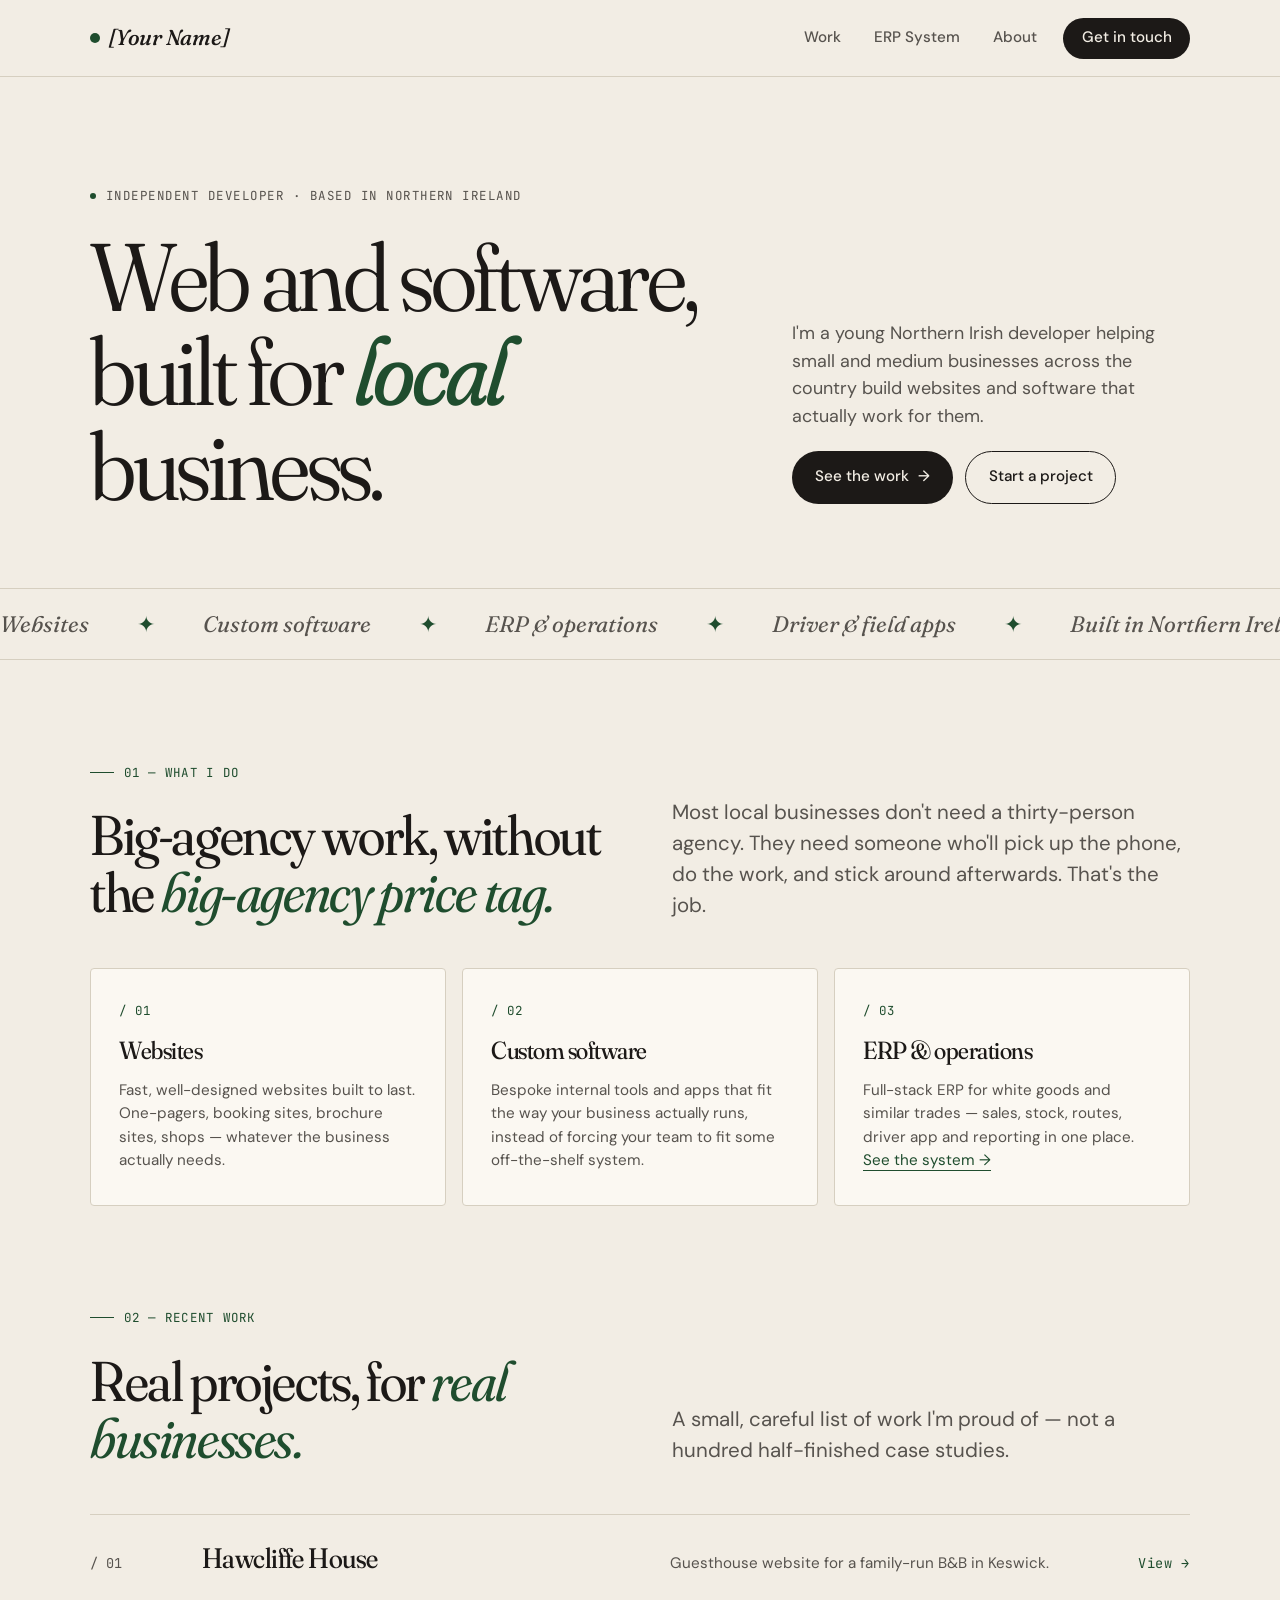
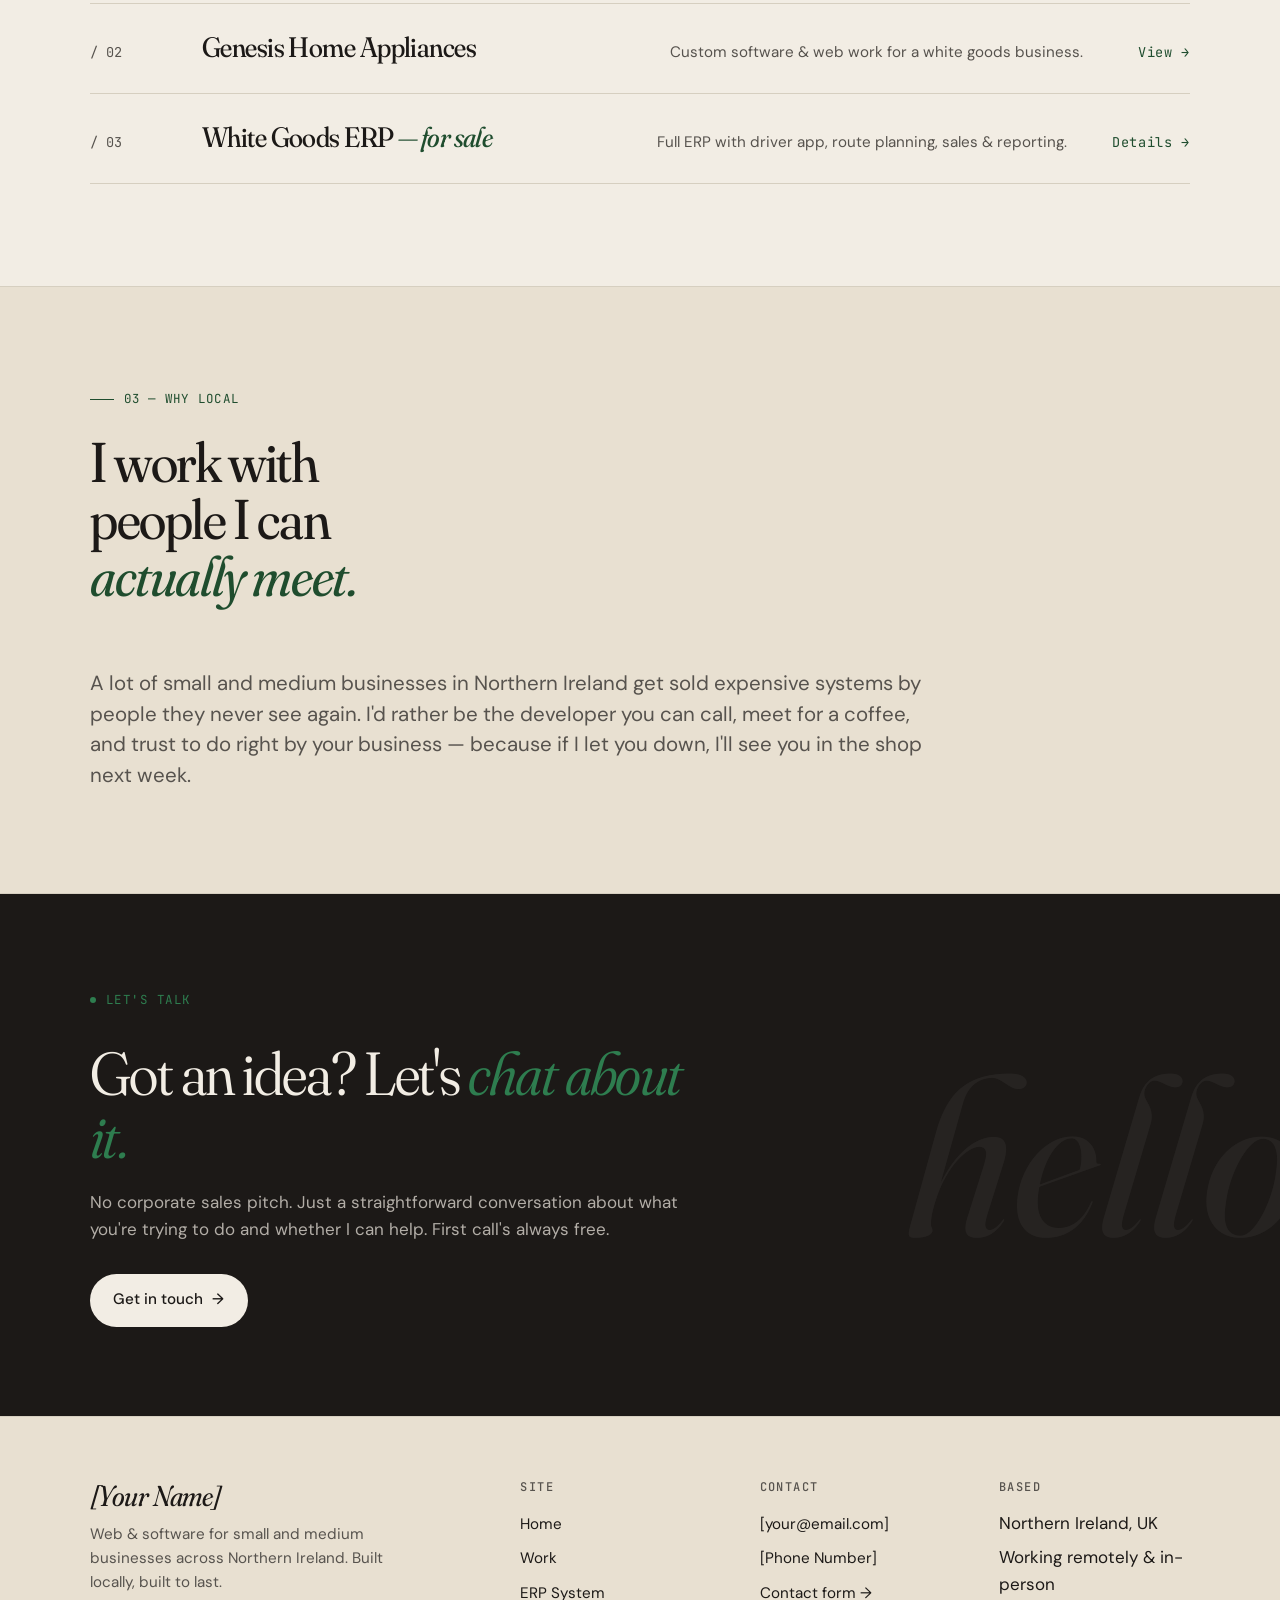
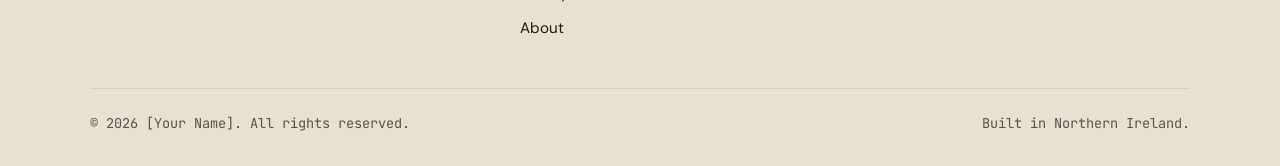
==== index.html @ 2c16790d "Init commit" ====
<!DOCTYPE html>
<html lang="en-GB">
<head>
  <meta charset="UTF-8" />
  <meta name="viewport" content="width=device-width, initial-scale=1.0" />
  <title>[Your Name] — Web &amp; software for local businesses in Northern Ireland</title>
  <meta name="description" content="A young Northern Irish developer building honest, well-made websites and software for small and medium businesses across the country." />
  <link rel="preconnect" href="https://fonts.googleapis.com" />
  <link rel="preconnect" href="https://fonts.gstatic.com" crossorigin />
  <link href="https://fonts.googleapis.com/css2?family=DM+Sans:wght@400;500;700&family=Fraunces:opsz,wght@9..144,300..900&family=JetBrains+Mono:wght@400;500&display=swap" rel="stylesheet" />
  <link rel="stylesheet" href="styles.css" />
</head>
<body>

  <!-- ===== Header ===== -->
  <header class="site-header">
    <div class="nav-inner">
      <a href="index.html" class="logo"><span class="logo-dot"></span> [Your Name]</a>
      <button class="nav-toggle" aria-expanded="false" aria-controls="nav-list">Menu</button>
      <ul class="nav-list" id="nav-list">
        <li><a href="work.html">Work</a></li>
        <li><a href="erp.html">ERP System</a></li>
        <li><a href="about.html">About</a></li>
        <li><a href="contact.html" class="nav-cta">Get in touch</a></li>
      </ul>
    </div>
  </header>

  <main>

    <!-- ===== Hero ===== -->
    <section class="hero">
      <div class="container">
        <p class="kicker"><span class="dot"></span> Independent developer · Based in Northern Ireland</p>
        <div class="hero-grid">
          <h1 class="display-xl" data-reveal>
            Web and software,<br />
            built for <em>local</em> business.
          </h1>
          <div class="hero-meta" data-reveal>
            <p class="hero-lead">
              I'm a young Northern Irish developer helping small and
              medium businesses across the country build websites and
              software that actually work for them.
            </p>
            <div class="cta-row">
              <a href="work.html" class="btn btn-primary">See the work <span class="arrow">→</span></a>
              <a href="contact.html" class="btn btn-ghost">Start a project</a>
            </div>
          </div>
        </div>
      </div>
    </section>

    <!-- ===== Strap marquee ===== -->
    <div class="strap" aria-hidden="true">
      <div class="strap-track">
        <span>Websites</span>
        <span>Custom software</span>
        <span>ERP &amp; operations</span>
        <span>Driver &amp; field apps</span>
        <span>Built in Northern Ireland</span>
        <span>For local business</span>
        <!-- duplicate for seamless loop -->
        <span>Websites</span>
        <span>Custom software</span>
        <span>ERP &amp; operations</span>
        <span>Driver &amp; field apps</span>
        <span>Built in Northern Ireland</span>
        <span>For local business</span>
      </div>
    </div>

    <!-- ===== Intro / pitch ===== -->
    <section class="section">
      <div class="container">
        <div class="services-head">
          <div>
            <p class="section-number">01 — What I do</p>
            <h2 class="display-l" data-reveal>
              Big-agency work, without the <em>big-agency price tag.</em>
            </h2>
          </div>
          <p class="lead lead-wide" data-reveal>
            Most local businesses don't need a thirty-person agency.
            They need someone who'll pick up the phone, do the work,
            and stick around afterwards. That's the job.
          </p>
        </div>

        <div class="services-grid">
          <div class="service-card" data-reveal>
            <span class="num">/ 01</span>
            <h3>Websites</h3>
            <p>
              Fast, well-designed websites built to last. One-pagers,
              booking sites, brochure sites, shops — whatever the
              business actually needs.
            </p>
          </div>
          <div class="service-card" data-reveal>
            <span class="num">/ 02</span>
            <h3>Custom software</h3>
            <p>
              Bespoke internal tools and apps that fit the way your
              business actually runs, instead of forcing your team to
              fit some off-the-shelf system.
            </p>
          </div>
          <div class="service-card" data-reveal>
            <span class="num">/ 03</span>
            <h3>ERP &amp; operations</h3>
            <p>
              Full-stack ERP for white goods and similar trades — sales,
              stock, routes, driver app and reporting in one place.
              <a href="erp.html" style="color: var(--moss); border-bottom: 1px solid var(--moss);">See the system →</a>
            </p>
          </div>
        </div>
      </div>
    </section>

    <!-- ===== Featured work ===== -->
    <section class="section" style="padding-top: 0;">
      <div class="container">
        <div class="services-head">
          <div>
            <p class="section-number">02 — Recent work</p>
            <h2 class="display-l" data-reveal>
              Real projects, for <em>real businesses.</em>
            </h2>
          </div>
          <p class="lead lead-wide" data-reveal>
            A small, careful list of work I'm proud of — not a hundred
            half-finished case studies.
          </p>
        </div>

        <div class="featured-list" data-reveal>
          <a href="work.html#hawcliffe" class="featured-row">
            <span class="num">/ 01</span>
            <h3>Hawcliffe House</h3>
            <p class="desc">Guesthouse website for a family-run B&amp;B in Keswick.</p>
            <span class="arrow-link">View →</span>
          </a>
          <a href="work.html#genesis" class="featured-row">
            <span class="num">/ 02</span>
            <h3>Genesis Home Appliances</h3>
            <p class="desc">Custom software &amp; web work for a white goods business.</p>
            <span class="arrow-link">View →</span>
          </a>
          <a href="erp.html" class="featured-row">
            <span class="num">/ 03</span>
            <h3>White Goods ERP <em style="font-style:italic; color:var(--moss);">— for sale</em></h3>
            <p class="desc">Full ERP with driver app, route planning, sales &amp; reporting.</p>
            <span class="arrow-link">Details →</span>
          </a>
        </div>
      </div>
    </section>

    <!-- ===== Why local ===== -->
    <section class="section" style="background: var(--cream-deep); border-top: 1px solid var(--line); border-bottom: 1px solid var(--line);">
      <div class="container">
        <div class="services-head" style="margin-bottom: 0; grid-template-columns: 1fr;">
          <div style="max-width: 28ch;">
            <p class="section-number">03 — Why local</p>
            <h2 class="display-l" data-reveal>
              I work with people I can <em>actually meet.</em>
            </h2>
          </div>
          <p class="lead lead-wide" data-reveal style="max-width: 60ch;">
            A lot of small and medium businesses in Northern Ireland get
            sold expensive systems by people they never see again. I'd
            rather be the developer you can call, meet for a coffee, and
            trust to do right by your business — because if I let you
            down, I'll see you in the shop next week.
          </p>
        </div>
      </div>
    </section>

    <!-- ===== Big CTA ===== -->
    <section class="cta-banner">
      <div class="cta-deco" aria-hidden="true">hello.</div>
      <div class="container" style="position: relative; z-index: 1;">
        <p class="kicker" style="color: var(--moss-bright);"><span class="dot" style="background: var(--moss-bright);"></span> Let's talk</p>
        <h2>Got an idea? Let's <em>chat about it.</em></h2>
        <p>
          No corporate sales pitch. Just a straightforward conversation
          about what you're trying to do and whether I can help. First
          call's always free.
        </p>
        <a href="contact.html" class="btn btn-primary">Get in touch <span class="arrow">→</span></a>
      </div>
    </section>

  </main>

  <!-- ===== Footer ===== -->
  <footer>
    <div class="container">
      <div class="footer-grid">
        <div class="footer-brand">
          <h3>[Your Name]</h3>
          <p>
            Web &amp; software for small and medium businesses across
            Northern Ireland. Built locally, built to last.
          </p>
        </div>
        <div class="footer-col">
          <h4>Site</h4>
          <ul>
            <li><a href="index.html">Home</a></li>
            <li><a href="work.html">Work</a></li>
            <li><a href="erp.html">ERP System</a></li>
            <li><a href="about.html">About</a></li>
          </ul>
        </div>
        <div class="footer-col">
          <h4>Contact</h4>
          <ul>
            <li><a href="mailto:[your@email.com]">[your@email.com]</a></li>
            <li><a href="tel:+44">[Phone Number]</a></li>
            <li><a href="contact.html">Contact form →</a></li>
          </ul>
        </div>
        <div class="footer-col">
          <h4>Based</h4>
          <ul>
            <li>Northern Ireland, UK</li>
            <li>Working remotely &amp; in-person</li>
          </ul>
        </div>
      </div>
      <div class="footer-bottom">
        <span>© <span data-year></span> [Your Name]. All rights reserved.</span>
        <span>Built in Northern Ireland.</span>
      </div>
    </div>
  </footer>

  <script src="script.js"></script>
</body>
</html>
---- styles.css ----
/* =========================================================
   [Business Name] — Editorial site stylesheet
   Voice: young, local, honest. Editorial, not corporate.
   ========================================================= */

:root {
  /* Colour */
  --cream: #F2EDE4;
  --cream-deep: #E8E0D1;
  --paper: #FBF8F2;
  --ink: #1C1917;
  --ink-muted: #57534E;
  --line: #D6CFC0;
  --moss: #1F4D2E;          /* primary accent — deep green */
  --moss-bright: #2E7D4F;
  --rust: #B45309;          /* secondary highlight */
  --cream-shadow: rgba(28, 25, 23, 0.06);

  /* Type */
  --display: "Fraunces", "Times New Roman", serif;
  --body: "DM Sans", system-ui, -apple-system, sans-serif;
  --mono: "JetBrains Mono", ui-monospace, "Courier New", monospace;

  /* Layout */
  --container: 1180px;
  --gutter: clamp(1.25rem, 4vw, 2.5rem);
  --radius: 4px;
}

* { box-sizing: border-box; margin: 0; padding: 0; }

html { scroll-behavior: smooth; }

body {
  font-family: var(--body);
  font-size: 17px;
  line-height: 1.55;
  color: var(--ink);
  background: var(--cream);
  -webkit-font-smoothing: antialiased;
  -moz-osx-font-smoothing: grayscale;
  overflow-x: hidden;
}

img { max-width: 100%; display: block; }

a { color: inherit; text-decoration: none; }

::selection { background: var(--moss); color: var(--cream); }

/* =========================================================
   Header / Nav
   ========================================================= */

.site-header {
  border-bottom: 1px solid var(--line);
  position: sticky;
  top: 0;
  background: rgba(242, 237, 228, 0.92);
  backdrop-filter: blur(8px);
  -webkit-backdrop-filter: blur(8px);
  z-index: 100;
}

.nav-inner {
  max-width: var(--container);
  margin: 0 auto;
  padding: 1.1rem var(--gutter);
  display: flex;
  align-items: center;
  justify-content: space-between;
  gap: 1.5rem;
}

.logo {
  font-family: var(--display);
  font-weight: 500;
  font-size: 1.35rem;
  font-style: italic;
  letter-spacing: -0.01em;
  display: flex;
  align-items: center;
  gap: 0.5rem;
}

.logo-dot {
  width: 10px;
  height: 10px;
  background: var(--moss);
  border-radius: 50%;
  display: inline-block;
}

.nav-list {
  list-style: none;
  display: flex;
  align-items: center;
  gap: 0.25rem;
}

.nav-list a {
  display: block;
  padding: 0.5rem 0.9rem;
  font-size: 0.95rem;
  font-weight: 500;
  color: var(--ink-muted);
  transition: color 0.2s;
  position: relative;
}

.nav-list a:hover { color: var(--ink); }

.nav-list a.active {
  color: var(--ink);
}

.nav-list a.active::after {
  content: "";
  position: absolute;
  bottom: 0.15rem;
  left: 0.9rem;
  right: 0.9rem;
  height: 2px;
  background: var(--moss);
}

.nav-cta {
  background: var(--ink);
  color: var(--cream) !important;
  border-radius: 999px;
  padding: 0.55rem 1.15rem !important;
  margin-left: 0.5rem;
}

.nav-cta:hover { background: var(--moss); }

.nav-toggle {
  display: none;
  background: none;
  border: 1px solid var(--line);
  border-radius: 4px;
  padding: 0.45rem 0.7rem;
  font-family: var(--body);
  font-size: 0.85rem;
  font-weight: 500;
  cursor: pointer;
  color: var(--ink);
}

@media (max-width: 720px) {
  .nav-list { display: none; }
  .nav-list.open {
    display: flex;
    position: absolute;
    top: 100%;
    left: 0; right: 0;
    flex-direction: column;
    align-items: stretch;
    background: var(--cream);
    border-bottom: 1px solid var(--line);
    padding: 0.5rem var(--gutter) 1rem;
    gap: 0;
  }
  .nav-list.open a {
    padding: 0.75rem 0;
    border-bottom: 1px solid var(--line);
  }
  .nav-list.open .nav-cta {
    margin-top: 0.5rem;
    margin-left: 0;
    text-align: center;
  }
  .nav-toggle { display: inline-block; }
}

/* =========================================================
   Layout primitives
   ========================================================= */

.container {
  max-width: var(--container);
  margin: 0 auto;
  padding: 0 var(--gutter);
}

.section {
  padding: clamp(4rem, 8vw, 7rem) 0;
}

.section-tight {
  padding: clamp(2.5rem, 5vw, 4rem) 0;
}

.section-number {
  font-family: var(--mono);
  font-size: 0.78rem;
  letter-spacing: 0.1em;
  text-transform: uppercase;
  color: var(--moss);
  display: flex;
  align-items: center;
  gap: 0.6rem;
  margin-bottom: 1.5rem;
}

.section-number::before {
  content: "";
  width: 24px;
  height: 1px;
  background: var(--moss);
}

/* =========================================================
   Typography
   ========================================================= */

h1, h2, h3, h4 {
  font-family: var(--display);
  font-weight: 400;
  line-height: 1.05;
  letter-spacing: -0.02em;
  color: var(--ink);
  font-variation-settings: "opsz" 144, "SOFT" 50;
}

.display-xl {
  font-size: clamp(2.75rem, 7.5vw, 6rem);
  font-weight: 350;
  line-height: 0.98;
  letter-spacing: -0.035em;
}

.display-xl em {
  font-style: italic;
  font-weight: 400;
  color: var(--moss);
  font-variation-settings: "opsz" 144, "SOFT" 100;
}

.display-l {
  font-size: clamp(2rem, 4.5vw, 3.5rem);
  font-weight: 400;
  line-height: 1.02;
  letter-spacing: -0.025em;
}

.display-l em {
  font-style: italic;
  color: var(--moss);
}

.display-m {
  font-size: clamp(1.5rem, 2.5vw, 2.1rem);
  font-weight: 450;
}

.kicker {
  font-family: var(--mono);
  font-size: 0.78rem;
  letter-spacing: 0.12em;
  text-transform: uppercase;
  color: var(--ink-muted);
  margin-bottom: 1.5rem;
  display: inline-flex;
  align-items: center;
  gap: 0.6rem;
}

.kicker .dot {
  width: 6px; height: 6px;
  background: var(--moss);
  border-radius: 50%;
  display: inline-block;
}

.lead {
  font-size: clamp(1.1rem, 1.6vw, 1.3rem);
  line-height: 1.5;
  color: var(--ink-muted);
  max-width: 38ch;
}

.lead-wide { max-width: 60ch; }

p { color: var(--ink-muted); }
p strong { color: var(--ink); font-weight: 600; }

/* =========================================================
   Buttons
   ========================================================= */

.btn {
  display: inline-flex;
  align-items: center;
  gap: 0.55rem;
  padding: 0.85rem 1.4rem;
  font-family: var(--body);
  font-size: 0.95rem;
  font-weight: 500;
  border-radius: 999px;
  border: 1px solid transparent;
  cursor: pointer;
  transition: transform 0.18s ease, background 0.2s, color 0.2s;
  white-space: nowrap;
}

.btn:hover { transform: translateY(-1px); }

.btn-primary {
  background: var(--ink);
  color: var(--cream);
}
.btn-primary:hover { background: var(--moss); }

.btn-accent {
  background: var(--moss);
  color: var(--cream);
}
.btn-accent:hover { background: var(--moss-bright); }

.btn-ghost {
  background: transparent;
  color: var(--ink);
  border-color: var(--ink);
}
.btn-ghost:hover { background: var(--ink); color: var(--cream); }

.btn .arrow {
  transition: transform 0.2s;
}
.btn:hover .arrow { transform: translateX(3px); }

.cta-row {
  display: flex;
  gap: 0.75rem;
  flex-wrap: wrap;
}

/* =========================================================
   Hero (home)
   ========================================================= */

.hero {
  padding: clamp(3.5rem, 8vw, 7rem) 0 clamp(3rem, 6vw, 5rem);
  position: relative;
}

.hero-grid {
  display: grid;
  grid-template-columns: 1fr;
  gap: 2.5rem;
  align-items: end;
}

@media (min-width: 880px) {
  .hero-grid {
    grid-template-columns: minmax(0, 1.6fr) minmax(0, 1fr);
    gap: 4rem;
  }
}

.hero-lead {
  max-width: 32ch;
  margin-top: 2rem;
  font-size: clamp(1.05rem, 1.4vw, 1.2rem);
}

.hero-meta {
  display: flex;
  flex-direction: column;
  gap: 1.25rem;
  padding-bottom: 0.5rem;
}

.meta-card {
  border-top: 1px solid var(--line);
  padding-top: 1rem;
}

.meta-card .label {
  font-family: var(--mono);
  font-size: 0.72rem;
  letter-spacing: 0.12em;
  text-transform: uppercase;
  color: var(--ink-muted);
  margin-bottom: 0.4rem;
}

.meta-card .value {
  font-family: var(--display);
  font-size: 1.25rem;
  font-style: italic;
  color: var(--ink);
}

/* Marquee / strap */
.strap {
  border-top: 1px solid var(--line);
  border-bottom: 1px solid var(--line);
  padding: 1.1rem 0;
  overflow: hidden;
  background: var(--cream);
}

.strap-track {
  display: flex;
  gap: 3rem;
  white-space: nowrap;
  animation: scroll 38s linear infinite;
  font-family: var(--display);
  font-style: italic;
  font-size: 1.4rem;
  color: var(--ink-muted);
}

.strap-track span { display: inline-flex; align-items: center; gap: 3rem; }
.strap-track span::after {
  content: "✦";
  color: var(--moss);
  font-style: normal;
}

@keyframes scroll {
  from { transform: translateX(0); }
  to { transform: translateX(-50%); }
}

/* =========================================================
   Services grid
   ========================================================= */

.services-head {
  display: grid;
  grid-template-columns: 1fr;
  gap: 2rem;
  align-items: end;
  margin-bottom: 3rem;
}

@media (min-width: 880px) {
  .services-head { grid-template-columns: 1fr 1fr; gap: 4rem; }
}

.services-grid {
  display: grid;
  grid-template-columns: 1fr;
  gap: 1rem;
}

@media (min-width: 700px) {
  .services-grid { grid-template-columns: repeat(3, 1fr); }
}

.service-card {
  background: var(--paper);
  border: 1px solid var(--line);
  border-radius: var(--radius);
  padding: 2rem 1.75rem;
  display: flex;
  flex-direction: column;
  gap: 1rem;
  transition: transform 0.2s, border-color 0.2s;
}

.service-card:hover {
  transform: translateY(-3px);
  border-color: var(--moss);
}

.service-card .num {
  font-family: var(--mono);
  font-size: 0.78rem;
  color: var(--moss);
  letter-spacing: 0.08em;
}

.service-card h3 {
  font-family: var(--display);
  font-size: 1.55rem;
  font-weight: 450;
}

.service-card p {
  color: var(--ink-muted);
  font-size: 0.95rem;
  line-height: 1.55;
}

/* =========================================================
   Featured work
   ========================================================= */

.featured-list {
  display: flex;
  flex-direction: column;
}

.featured-row {
  display: grid;
  grid-template-columns: 1fr;
  gap: 0.5rem;
  padding: 2rem 0;
  border-top: 1px solid var(--line);
  position: relative;
  transition: padding 0.25s;
  align-items: baseline;
}

.featured-row:last-child {
  border-bottom: 1px solid var(--line);
}

@media (min-width: 720px) {
  .featured-row {
    grid-template-columns: 80px 1fr 1fr auto;
    gap: 2rem;
    padding: 1.75rem 0;
  }
  .featured-row:hover { padding: 2.25rem 0; }
}

.featured-row .num {
  font-family: var(--mono);
  font-size: 0.85rem;
  color: var(--ink-muted);
}

.featured-row h3 {
  font-family: var(--display);
  font-size: clamp(1.4rem, 2.2vw, 1.85rem);
  font-weight: 450;
  transition: color 0.2s, font-style 0.2s;
}

.featured-row:hover h3 {
  color: var(--moss);
  font-style: italic;
}

.featured-row .desc {
  font-size: 0.95rem;
  color: var(--ink-muted);
}

.featured-row .arrow-link {
  font-family: var(--mono);
  font-size: 0.85rem;
  color: var(--moss);
  letter-spacing: 0.05em;
}

/* =========================================================
   Big CTA banner
   ========================================================= */

.cta-banner {
  background: var(--ink);
  color: var(--cream);
  padding: clamp(3.5rem, 7vw, 6rem) 0;
  position: relative;
  overflow: hidden;
}

.cta-banner h2 {
  color: var(--cream);
  font-size: clamp(2rem, 5vw, 3.8rem);
  font-weight: 350;
  letter-spacing: -0.025em;
  max-width: 18ch;
  margin-bottom: 1.25rem;
}

.cta-banner h2 em {
  font-style: italic;
  color: var(--moss-bright);
}

.cta-banner p {
  color: rgba(242, 237, 228, 0.7);
  max-width: 50ch;
  margin-bottom: 2rem;
}

.cta-banner .btn-primary {
  background: var(--cream);
  color: var(--ink);
}
.cta-banner .btn-primary:hover { background: var(--moss-bright); color: var(--cream); }

/* Decorative element */
.cta-deco {
  position: absolute;
  right: -60px;
  top: 50%;
  transform: translateY(-50%);
  font-family: var(--display);
  font-style: italic;
  font-size: 14rem;
  color: rgba(242, 237, 228, 0.05);
  line-height: 1;
  pointer-events: none;
  user-select: none;
}

/* =========================================================
   Footer
   ========================================================= */

footer {
  background: var(--cream-deep);
  padding: 4rem 0 2rem;
  border-top: 1px solid var(--line);
}

.footer-grid {
  display: grid;
  grid-template-columns: 1fr;
  gap: 2.5rem;
}

@media (min-width: 720px) {
  .footer-grid { grid-template-columns: 2fr 1fr 1fr 1fr; gap: 3rem; }
}

.footer-brand h3 {
  font-family: var(--display);
  font-style: italic;
  font-size: 1.8rem;
  font-weight: 400;
  margin-bottom: 0.75rem;
}

.footer-brand p {
  max-width: 32ch;
  font-size: 0.95rem;
}

.footer-col h4 {
  font-family: var(--mono);
  font-size: 0.75rem;
  letter-spacing: 0.12em;
  text-transform: uppercase;
  color: var(--ink-muted);
  margin-bottom: 1rem;
  font-weight: 500;
}

.footer-col ul {
  list-style: none;
  display: flex;
  flex-direction: column;
  gap: 0.5rem;
}

.footer-col a {
  font-size: 0.95rem;
  color: var(--ink);
  transition: color 0.2s;
}

.footer-col a:hover { color: var(--moss); }

.footer-bottom {
  margin-top: 3rem;
  padding-top: 1.5rem;
  border-top: 1px solid var(--line);
  display: flex;
  justify-content: space-between;
  flex-wrap: wrap;
  gap: 1rem;
  font-size: 0.85rem;
  color: var(--ink-muted);
  font-family: var(--mono);
}

/* =========================================================
   Page hero (interior pages)
   ========================================================= */

.page-hero {
  padding: clamp(3rem, 6vw, 5.5rem) 0 clamp(2.5rem, 4vw, 4rem);
  border-bottom: 1px solid var(--line);
}

.page-hero h1 {
  font-size: clamp(2.5rem, 6vw, 5rem);
  font-weight: 350;
  line-height: 1;
  letter-spacing: -0.03em;
  margin-bottom: 1.5rem;
  max-width: 18ch;
}

.page-hero h1 em {
  font-style: italic;
  color: var(--moss);
}

.page-hero .lead-wide {
  max-width: 56ch;
  font-size: clamp(1.05rem, 1.4vw, 1.25rem);
}

/* =========================================================
   About page
   ========================================================= */

.about-grid {
  display: grid;
  grid-template-columns: 1fr;
  gap: 3rem;
}

@media (min-width: 880px) {
  .about-grid { grid-template-columns: 1fr 1.5fr; gap: 5rem; }
}

.about-side .pull {
  position: sticky;
  top: 6rem;
}

.about-side .pull-quote {
  font-family: var(--display);
  font-style: italic;
  font-size: clamp(1.4rem, 2vw, 1.85rem);
  line-height: 1.25;
  color: var(--ink);
  margin-bottom: 1.5rem;
}

.about-side .pull-quote::before {
  content: "“";
  color: var(--moss);
  font-size: 1.5em;
  line-height: 0;
  vertical-align: -0.3em;
  margin-right: 0.1em;
}

.prose {
  max-width: 62ch;
  font-size: 1.05rem;
  line-height: 1.7;
}

.prose p { margin-bottom: 1.25rem; }
.prose h3 {
  font-family: var(--display);
  font-size: 1.45rem;
  font-weight: 450;
  margin: 2.5rem 0 0.75rem;
  color: var(--ink);
}

.prose ul {
  list-style: none;
  margin: 1rem 0 1.5rem;
  padding: 0;
}

.prose ul li {
  padding: 0.5rem 0 0.5rem 1.5rem;
  position: relative;
  color: var(--ink);
  border-bottom: 1px solid var(--line);
}

.prose ul li:last-child { border-bottom: none; }

.prose ul li::before {
  content: "→";
  position: absolute;
  left: 0;
  color: var(--moss);
}

/* Stats / numbers */
.stats {
  display: grid;
  grid-template-columns: repeat(auto-fit, minmax(160px, 1fr));
  gap: 1rem;
  margin: 3rem 0;
  padding: 2rem 0;
  border-top: 1px solid var(--line);
  border-bottom: 1px solid var(--line);
}

.stat .n {
  font-family: var(--display);
  font-size: clamp(2.5rem, 5vw, 3.5rem);
  font-weight: 350;
  line-height: 1;
  color: var(--moss);
  font-style: italic;
}

.stat .l {
  font-family: var(--mono);
  font-size: 0.75rem;
  text-transform: uppercase;
  letter-spacing: 0.1em;
  color: var(--ink-muted);
  margin-top: 0.5rem;
}

/* =========================================================
   Work page — case studies
   ========================================================= */

.case {
  padding: clamp(3rem, 6vw, 5rem) 0;
  border-bottom: 1px solid var(--line);
}

.case:last-child { border-bottom: none; }

.case-head {
  display: grid;
  grid-template-columns: 1fr;
  gap: 2rem;
  margin-bottom: 2.5rem;
}

@media (min-width: 880px) {
  .case-head { grid-template-columns: 1fr 1fr; gap: 4rem; align-items: end; }
}

.case-meta {
  display: flex;
  flex-direction: column;
  gap: 0.75rem;
}

.case-meta .tag {
  font-family: var(--mono);
  font-size: 0.75rem;
  letter-spacing: 0.1em;
  text-transform: uppercase;
  color: var(--moss);
}

.case h2 {
  font-size: clamp(2.25rem, 4.5vw, 3.5rem);
  font-weight: 400;
  letter-spacing: -0.025em;
  line-height: 1;
}

.case h2 em {
  font-style: italic;
  color: var(--moss);
}

.case-visual {
  background: linear-gradient(135deg, var(--paper), var(--cream-deep));
  border: 1px solid var(--line);
  border-radius: var(--radius);
  aspect-ratio: 16 / 10;
  display: flex;
  align-items: center;
  justify-content: center;
  position: relative;
  overflow: hidden;
  margin-bottom: 2rem;
}

.case-visual .visual-label {
  font-family: var(--display);
  font-style: italic;
  font-size: clamp(2rem, 5vw, 4rem);
  color: var(--ink);
  opacity: 0.15;
  text-align: center;
  padding: 0 2rem;
}

.case-visual.moss {
  background: var(--moss);
  color: var(--cream);
}
.case-visual.moss .visual-label { color: var(--cream); opacity: 0.2; }

.case-body {
  display: grid;
  grid-template-columns: 1fr;
  gap: 2.5rem;
}

@media (min-width: 880px) {
  .case-body { grid-template-columns: 1fr 2fr; gap: 4rem; }
}

.case-facts {
  display: flex;
  flex-direction: column;
  gap: 1.25rem;
  font-size: 0.95rem;
}

.case-facts dt {
  font-family: var(--mono);
  font-size: 0.72rem;
  text-transform: uppercase;
  letter-spacing: 0.12em;
  color: var(--ink-muted);
  margin-bottom: 0.25rem;
}

.case-facts dd {
  color: var(--ink);
  font-size: 1rem;
  padding-bottom: 1rem;
  border-bottom: 1px solid var(--line);
}

.case-text p {
  font-size: 1.05rem;
  line-height: 1.7;
  color: var(--ink);
  margin-bottom: 1.25rem;
  max-width: 60ch;
}

.case-text p:first-child::first-letter {
  font-family: var(--display);
  font-style: italic;
  font-size: 3.5em;
  float: left;
  line-height: 0.85;
  padding: 0.1em 0.1em 0 0;
  color: var(--moss);
}

/* =========================================================
   ERP page
   ========================================================= */

.erp-hero {
  background: var(--ink);
  color: var(--cream);
  padding: clamp(4rem, 8vw, 7rem) 0 clamp(3rem, 6vw, 5rem);
  position: relative;
  overflow: hidden;
}

.erp-hero .kicker {
  color: var(--moss-bright);
}
.erp-hero .kicker .dot { background: var(--moss-bright); }

.erp-hero h1 {
  font-size: clamp(2.5rem, 6.5vw, 5.5rem);
  font-weight: 350;
  line-height: 0.98;
  letter-spacing: -0.03em;
  color: var(--cream);
  max-width: 14ch;
  margin-bottom: 1.5rem;
}

.erp-hero h1 em {
  font-style: italic;
  color: var(--moss-bright);
}

.erp-hero .lead {
  color: rgba(242, 237, 228, 0.75);
  font-size: clamp(1.1rem, 1.5vw, 1.3rem);
  max-width: 52ch;
  margin-bottom: 2.5rem;
}

.erp-hero .btn-primary {
  background: var(--cream);
  color: var(--ink);
}
.erp-hero .btn-primary:hover { background: var(--moss-bright); color: var(--cream); }

.erp-hero .btn-ghost {
  color: var(--cream);
  border-color: rgba(242, 237, 228, 0.4);
}
.erp-hero .btn-ghost:hover { background: var(--cream); color: var(--ink); }

/* Comparison strap */
.compare-strap {
  background: var(--moss);
  color: var(--cream);
  padding: 2rem 0;
  text-align: center;
}

.compare-strap p {
  font-family: var(--display);
  font-style: italic;
  font-size: clamp(1.25rem, 2.5vw, 1.8rem);
  color: var(--cream);
  max-width: 40ch;
  margin: 0 auto;
}

/* Feature blocks */
.feature-grid {
  display: grid;
  grid-template-columns: 1fr;
  gap: 1rem;
}

@media (min-width: 720px) {
  .feature-grid { grid-template-columns: repeat(2, 1fr); }
}

.feature {
  background: var(--paper);
  border: 1px solid var(--line);
  border-radius: var(--radius);
  padding: 2rem;
  display: flex;
  flex-direction: column;
  gap: 1rem;
  position: relative;
  transition: border-color 0.2s, transform 0.2s;
}

.feature:hover {
  border-color: var(--moss);
  transform: translateY(-3px);
}

.feature .icon {
  width: 44px;
  height: 44px;
  border-radius: 50%;
  background: var(--moss);
  color: var(--cream);
  display: flex;
  align-items: center;
  justify-content: center;
  font-family: var(--display);
  font-style: italic;
  font-size: 1.2rem;
}

.feature h3 {
  font-family: var(--display);
  font-size: 1.5rem;
  font-weight: 450;
}

.feature p {
  font-size: 0.95rem;
  line-height: 1.55;
}

.feature ul {
  list-style: none;
  margin-top: 0.5rem;
  padding: 0;
  font-size: 0.9rem;
}

.feature ul li {
  padding: 0.3rem 0;
  color: var(--ink-muted);
}

.feature ul li::before {
  content: "·";
  color: var(--moss);
  margin-right: 0.6rem;
  font-weight: 700;
}

/* ERP module list */
.module-list {
  display: grid;
  grid-template-columns: 1fr;
}

.module {
  display: grid;
  grid-template-columns: 1fr;
  gap: 1.5rem;
  padding: 2.5rem 0;
  border-top: 1px solid var(--line);
  align-items: start;
}

.module:last-child { border-bottom: 1px solid var(--line); }

@media (min-width: 880px) {
  .module {
    grid-template-columns: 110px 1fr 1.5fr;
    gap: 3rem;
  }
}

.module .m-num {
  font-family: var(--mono);
  font-size: 0.8rem;
  letter-spacing: 0.1em;
  color: var(--moss);
}

.module h3 {
  font-family: var(--display);
  font-size: clamp(1.4rem, 2.2vw, 1.85rem);
  font-weight: 450;
}

.module .m-body p {
  color: var(--ink);
  font-size: 1rem;
  line-height: 1.65;
  margin-bottom: 0.75rem;
}

.module .m-tags {
  display: flex;
  flex-wrap: wrap;
  gap: 0.4rem;
  margin-top: 1rem;
}

.module .m-tags span {
  font-family: var(--mono);
  font-size: 0.7rem;
  text-transform: uppercase;
  letter-spacing: 0.08em;
  color: var(--moss);
  background: rgba(31, 77, 46, 0.08);
  padding: 0.3rem 0.6rem;
  border-radius: 999px;
}

/* =========================================================
   Contact page
   ========================================================= */

.contact-grid {
  display: grid;
  grid-template-columns: 1fr;
  gap: 3rem;
}

@media (min-width: 880px) {
  .contact-grid { grid-template-columns: 1fr 1fr; gap: 5rem; }
}

.contact-block {
  margin-bottom: 2rem;
}

.contact-block .lbl {
  font-family: var(--mono);
  font-size: 0.72rem;
  letter-spacing: 0.12em;
  text-transform: uppercase;
  color: var(--ink-muted);
  margin-bottom: 0.5rem;
}

.contact-block .val {
  font-family: var(--display);
  font-size: clamp(1.4rem, 2vw, 1.8rem);
  font-weight: 400;
  color: var(--ink);
}

.contact-block .val a {
  border-bottom: 1px solid var(--moss);
  transition: color 0.2s;
}

.contact-block .val a:hover { color: var(--moss); }

/* Form */
.form {
  display: flex;
  flex-direction: column;
  gap: 1.25rem;
  background: var(--paper);
  border: 1px solid var(--line);
  border-radius: var(--radius);
  padding: 2.5rem;
}

.field {
  display: flex;
  flex-direction: column;
  gap: 0.45rem;
}

.field label {
  font-family: var(--mono);
  font-size: 0.72rem;
  letter-spacing: 0.12em;
  text-transform: uppercase;
  color: var(--ink-muted);
}

.field input,
.field textarea,
.field select {
  font-family: var(--body);
  font-size: 1rem;
  padding: 0.85rem 1rem;
  background: var(--cream);
  border: 1px solid var(--line);
  border-radius: var(--radius);
  color: var(--ink);
  transition: border-color 0.2s;
  width: 100%;
}

.field input:focus,
.field textarea:focus,
.field select:focus {
  outline: none;
  border-color: var(--moss);
}

.field textarea {
  resize: vertical;
  min-height: 120px;
  font-family: var(--body);
}

.form .btn {
  align-self: flex-start;
  margin-top: 0.5rem;
}

.form-note {
  font-size: 0.85rem;
  color: var(--ink-muted);
  font-family: var(--mono);
  margin-top: 0.5rem;
}

/* =========================================================
   FAQ accordion (used on ERP page)
   ========================================================= */

.faq {
  border-top: 1px solid var(--line);
}

.faq details {
  border-bottom: 1px solid var(--line);
  padding: 1.5rem 0;
}

.faq summary {
  list-style: none;
  cursor: pointer;
  display: flex;
  align-items: baseline;
  justify-content: space-between;
  gap: 1rem;
  font-family: var(--display);
  font-size: clamp(1.15rem, 1.7vw, 1.4rem);
  font-weight: 450;
  color: var(--ink);
}

.faq summary::-webkit-details-marker { display: none; }

.faq summary::after {
  content: "+";
  color: var(--moss);
  font-family: var(--display);
  font-style: italic;
  font-size: 1.5rem;
  flex-shrink: 0;
  transition: transform 0.2s;
}

.faq details[open] summary::after {
  content: "−";
}

.faq details p {
  margin-top: 1rem;
  max-width: 70ch;
  font-size: 1rem;
  line-height: 1.6;
}

/* =========================================================
   Reveal animation
   ========================================================= */

[data-reveal] {
  opacity: 0;
  transform: translateY(20px);
  transition: opacity 0.7s ease, transform 0.7s ease;
}

[data-reveal].in {
  opacity: 1;
  transform: translateY(0);
}

@media (prefers-reduced-motion: reduce) {
  *, *::before, *::after {
    animation-duration: 0.001s !important;
    transition-duration: 0.001s !important;
  }
  [data-reveal] { opacity: 1; transform: none; }
  .strap-track { animation: none; }
}
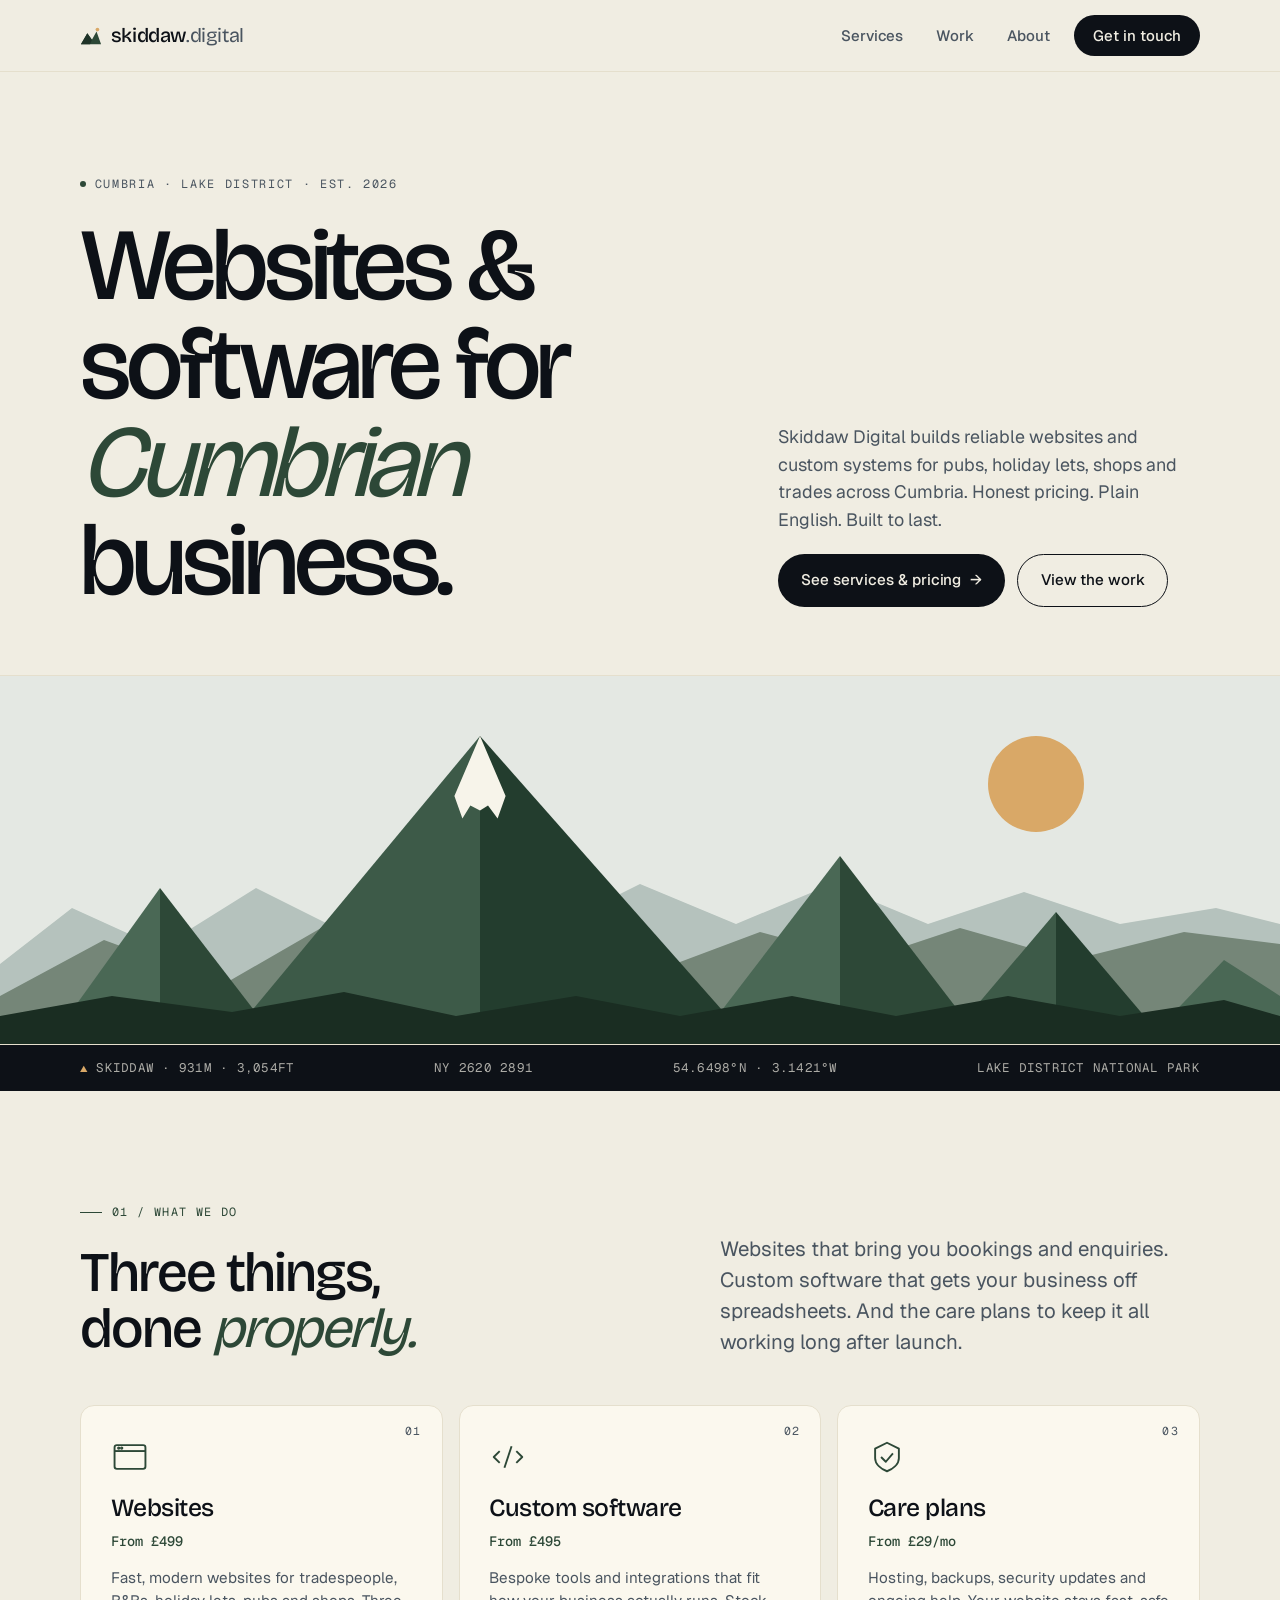
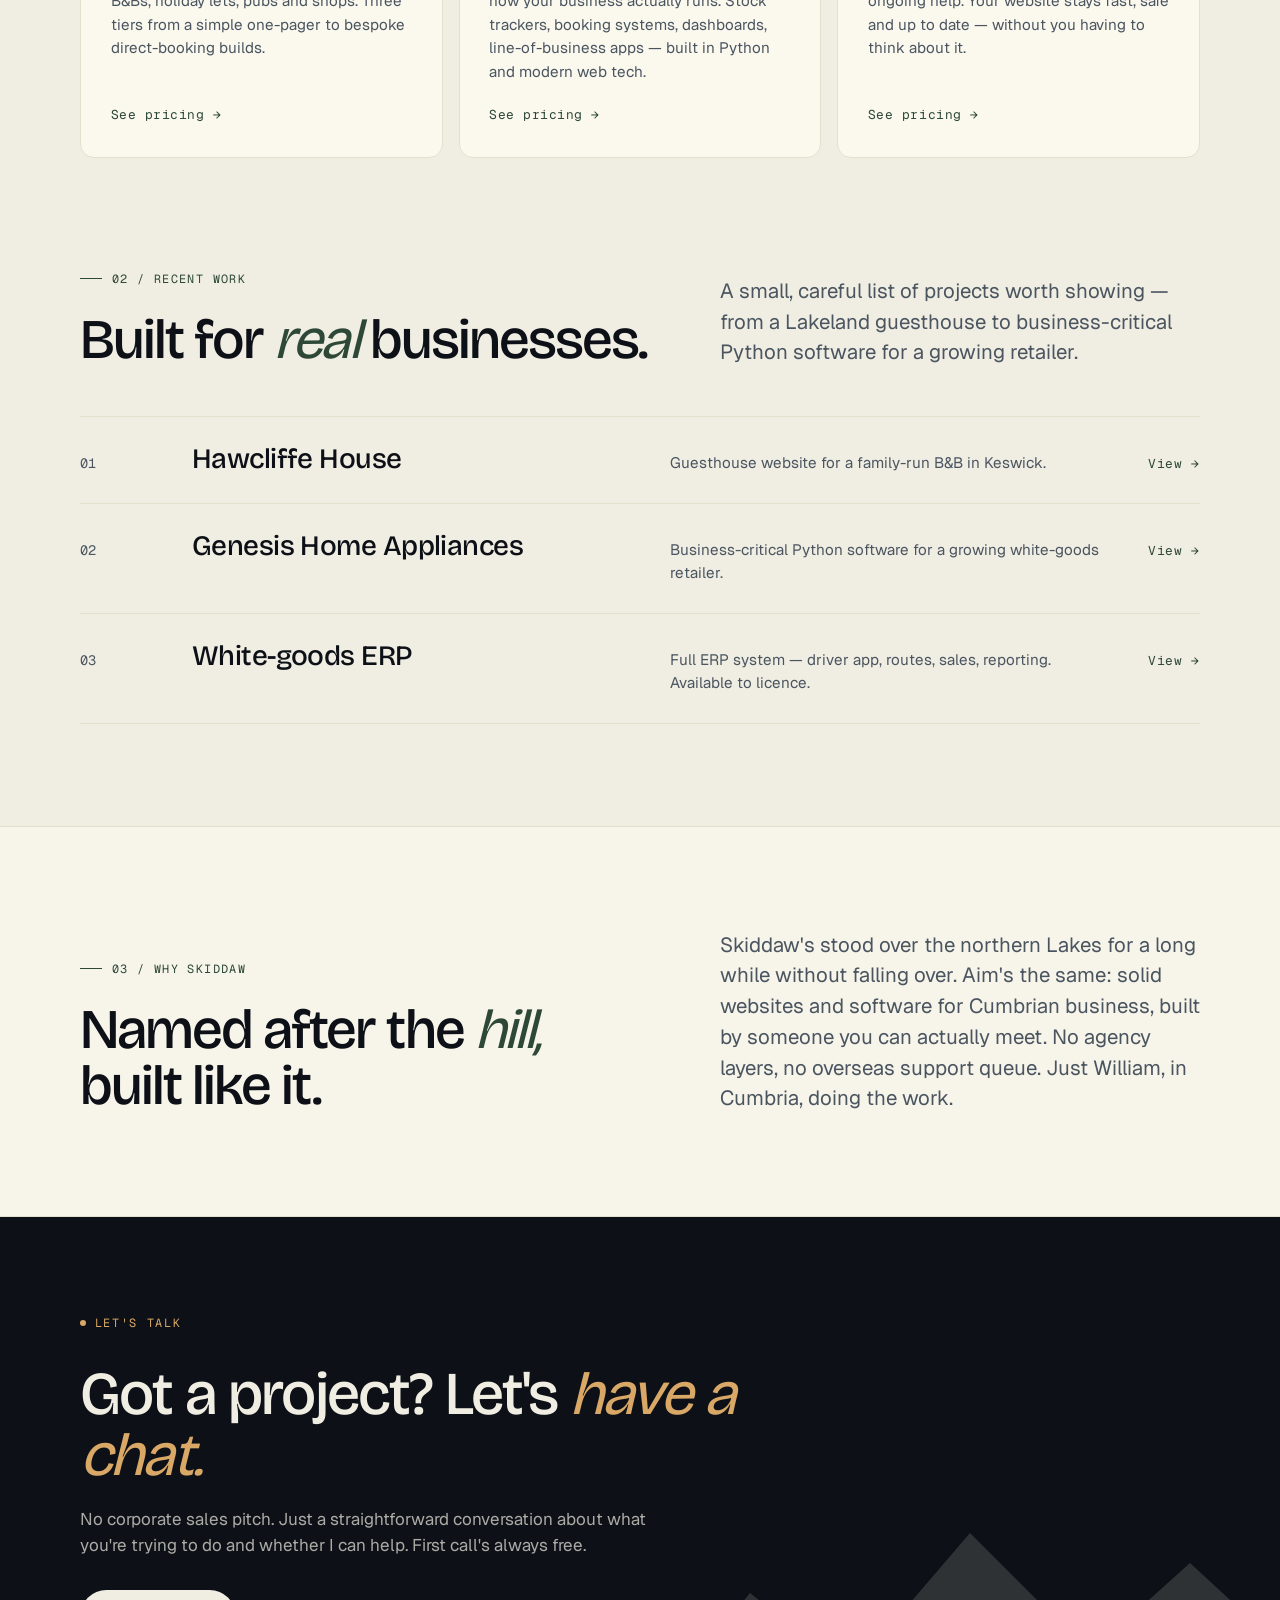
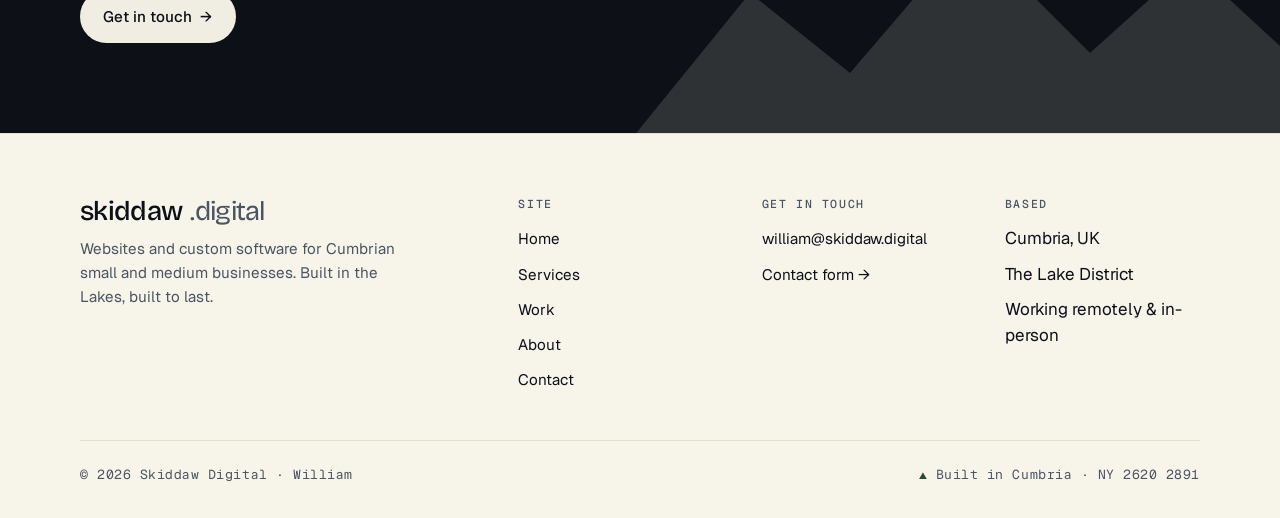
==== commit 5e92b8b2: "Add files via upload" ====
--- a/index.html
+++ b/index.html
@@ -3,11 +3,11 @@
 <head>
   <meta charset="UTF-8" />
   <meta name="viewport" content="width=device-width, initial-scale=1.0" />
-  <title>[Your Name] — Web &amp; software for local businesses in Northern Ireland</title>
-  <meta name="description" content="A young Northern Irish developer building honest, well-made websites and software for small and medium businesses across the country." />
+  <title>Skiddaw Digital — Websites &amp; business software for Cumbrian business</title>
+  <meta name="description" content="Skiddaw Digital builds reliable websites and custom software for pubs, holiday lets, shops and trades across Cumbria and the Lake District. Honest pricing, plain English, by William." />
   <link rel="preconnect" href="https://fonts.googleapis.com" />
   <link rel="preconnect" href="https://fonts.gstatic.com" crossorigin />
-  <link href="https://fonts.googleapis.com/css2?family=DM+Sans:wght@400;500;700&family=Fraunces:opsz,wght@9..144,300..900&family=JetBrains+Mono:wght@400;500&display=swap" rel="stylesheet" />
+  <link href="https://fonts.googleapis.com/css2?family=Bricolage+Grotesque:opsz,wght@12..96,300..700&family=Geist:wght@400;500;600&family=Geist+Mono:wght@400;500&display=swap" rel="stylesheet" />
   <link rel="stylesheet" href="styles.css" />
 </head>
 <body>
@@ -15,11 +15,18 @@
   <!-- ===== Header ===== -->
   <header class="site-header">
     <div class="nav-inner">
-      <a href="index.html" class="logo"><span class="logo-dot"></span> [Your Name]</a>
+      <a href="index.html" class="logo">
+        <svg class="logo-mark" viewBox="0 0 24 24" xmlns="http://www.w3.org/2000/svg" aria-hidden="true">
+          <polygon points="1,21 8,9 13,16 18,7 23,21" fill="#2D4837"/>
+          <polygon points="8,9 13,16 11,21 1,21" fill="#1F3328"/>
+          <circle cx="19" cy="5" r="2" fill="#D9A867"/>
+        </svg>
+        <span>skiddaw<span class="digital">.digital</span></span>
+      </a>
       <button class="nav-toggle" aria-expanded="false" aria-controls="nav-list">Menu</button>
       <ul class="nav-list" id="nav-list">
+        <li><a href="services.html">Services</a></li>
         <li><a href="work.html">Work</a></li>
-        <li><a href="erp.html">ERP System</a></li>
         <li><a href="about.html">About</a></li>
         <li><a href="contact.html" class="nav-cta">Get in touch</a></li>
       </ul>
@@ -31,91 +38,154 @@
     <!-- ===== Hero ===== -->
     <section class="hero">
       <div class="container">
-        <p class="kicker"><span class="dot"></span> Independent developer · Based in Northern Ireland</p>
+        <p class="kicker"><span class="dot"></span> Cumbria · Lake District · est. 2026</p>
         <div class="hero-grid">
           <h1 class="display-xl" data-reveal>
-            Web and software,<br />
-            built for <em>local</em> business.
+            Websites &amp; software for <span class="accent">Cumbrian</span> business.
           </h1>
           <div class="hero-meta" data-reveal>
             <p class="hero-lead">
-              I'm a young Northern Irish developer helping small and
-              medium businesses across the country build websites and
-              software that actually work for them.
+              Skiddaw Digital builds reliable websites and custom systems
+              for pubs, holiday lets, shops and trades across Cumbria. Honest pricing.
+              Plain English. Built to last.
             </p>
             <div class="cta-row">
-              <a href="work.html" class="btn btn-primary">See the work <span class="arrow">→</span></a>
-              <a href="contact.html" class="btn btn-ghost">Start a project</a>
+              <a href="services.html" class="btn btn-primary">See services &amp; pricing <span class="arrow">→</span></a>
+              <a href="work.html" class="btn btn-ghost">View the work</a>
             </div>
           </div>
         </div>
       </div>
-    </section>
-
-    <!-- ===== Strap marquee ===== -->
-    <div class="strap" aria-hidden="true">
-      <div class="strap-track">
-        <span>Websites</span>
-        <span>Custom software</span>
-        <span>ERP &amp; operations</span>
-        <span>Driver &amp; field apps</span>
-        <span>Built in Northern Ireland</span>
-        <span>For local business</span>
-        <!-- duplicate for seamless loop -->
-        <span>Websites</span>
-        <span>Custom software</span>
-        <span>ERP &amp; operations</span>
-        <span>Driver &amp; field apps</span>
-        <span>Built in Northern Ireland</span>
-        <span>For local business</span>
-      </div>
-    </div>
-
-    <!-- ===== Intro / pitch ===== -->
+
+      <!-- Low-poly Skiddaw mountain panorama -->
+      <div class="mountain-banner">
+        <svg viewBox="0 0 1600 460" xmlns="http://www.w3.org/2000/svg" preserveAspectRatio="xMidYMax slice" role="img" aria-label="A low-poly illustration of Skiddaw and the surrounding Cumbrian fells.">
+          <!-- Sky -->
+          <rect width="1600" height="460" fill="#E4E8E3"/>
+
+          <!-- Sun -->
+          <circle cx="1295" cy="135" r="60" fill="#D9A867"/>
+
+          <!-- Far range, lightest -->
+          <polygon fill="#B5C2BD" points="0,360 90,290 200,340 320,265 440,325 560,265 680,320 800,260 920,310 1040,260 1160,310 1280,270 1400,310 1520,290 1600,310 1600,460 0,460"/>
+
+          <!-- Mid range -->
+          <polygon fill="#758678" points="0,400 130,330 280,385 410,310 550,375 700,315 830,365 950,320 1080,355 1200,315 1340,355 1480,320 1600,335 1600,460 0,460"/>
+
+          <!-- Sub peak left -->
+          <polygon fill="#4A6855" points="60,460 200,265 200,460"/>
+          <polygon fill="#2D4837" points="200,265 200,460 350,460"/>
+
+          <!-- Skiddaw — main peak, light face -->
+          <polygon fill="#3D5A48" points="280,460 600,75 600,460"/>
+
+          <!-- Skiddaw — main peak, shadow face -->
+          <polygon fill="#233D2E" points="600,75 600,460 940,460"/>
+
+          <!-- Snow cap on Skiddaw -->
+          <polygon fill="#F7F4EA" points="568,150 600,75 632,150 622,178 610,162 600,168 588,162 578,178"/>
+
+          <!-- Sub peak right (Skiddaw Little Man-ish) -->
+          <polygon fill="#4A6855" points="870,460 1050,225 1050,460"/>
+          <polygon fill="#2D4837" points="1050,225 1050,460 1230,460"/>
+
+          <!-- Smaller right peak -->
+          <polygon fill="#3D5A48" points="1180,460 1320,295 1320,460"/>
+          <polygon fill="#233D2E" points="1320,295 1320,460 1460,460"/>
+
+          <!-- Far right small hill -->
+          <polygon fill="#4A6855" points="1430,460 1530,355 1600,400 1600,460"/>
+
+          <!-- Foreground hills, darkest -->
+          <polygon fill="#1A2D22" points="0,460 0,425 140,400 290,420 430,395 570,425 720,400 850,425 990,400 1120,425 1260,400 1400,425 1530,405 1600,425 1600,460"/>
+        </svg>
+      </div>
+
+      <!-- Elevation strap under mountain -->
+      <div class="elev-strap">
+        <div class="elev-strap-inner">
+          <span><span class="accent">▲</span> SKIDDAW · 931m · 3,054ft</span>
+          <span>NY 2620 2891</span>
+          <span>54.6498°N · 3.1421°W</span>
+          <span>Lake District National Park</span>
+        </div>
+      </div>
+    </section>
+
+    <!-- ===== Services overview ===== -->
     <section class="section">
       <div class="container">
-        <div class="services-head">
+        <div class="split-head">
           <div>
-            <p class="section-number">01 — What I do</p>
+            <p class="section-tag">01 / What we do</p>
             <h2 class="display-l" data-reveal>
-              Big-agency work, without the <em>big-agency price tag.</em>
+              Three things,<br/>done <span class="accent">properly.</span>
             </h2>
           </div>
           <p class="lead lead-wide" data-reveal>
-            Most local businesses don't need a thirty-person agency.
-            They need someone who'll pick up the phone, do the work,
-            and stick around afterwards. That's the job.
+            Websites that bring you bookings and enquiries. Custom
+            software that gets your business off spreadsheets. And the
+            care plans to keep it all working long after launch.
           </p>
         </div>
 
-        <div class="services-grid">
-          <div class="service-card" data-reveal>
-            <span class="num">/ 01</span>
+        <div class="svc-grid">
+          <a href="services.html#websites" class="svc-card" data-reveal>
+            <div class="ico" aria-hidden="true">
+              <svg viewBox="0 0 32 32" fill="none" stroke="currentColor" stroke-width="1.6" stroke-linejoin="round">
+                <rect x="3" y="6" width="26" height="20" rx="2"/>
+                <line x1="3" y1="11" x2="29" y2="11"/>
+                <circle cx="6.5" cy="8.5" r="0.6" fill="currentColor"/>
+                <circle cx="9" cy="8.5" r="0.6" fill="currentColor"/>
+              </svg>
+            </div>
+            <span class="num">01</span>
             <h3>Websites</h3>
+            <span class="from-price">From £499</span>
             <p>
-              Fast, well-designed websites built to last. One-pagers,
-              booking sites, brochure sites, shops — whatever the
-              business actually needs.
+              Fast, modern websites for tradespeople, B&amp;Bs, holiday
+              lets, pubs and shops. Three tiers from a simple one-pager
+              to bespoke direct-booking builds.
             </p>
-          </div>
-          <div class="service-card" data-reveal>
-            <span class="num">/ 02</span>
+            <span class="more">See pricing →</span>
+          </a>
+
+          <a href="services.html#software" class="svc-card" data-reveal>
+            <div class="ico" aria-hidden="true">
+              <svg viewBox="0 0 32 32" fill="none" stroke="currentColor" stroke-width="1.6" stroke-linejoin="round">
+                <polyline points="9,11 4,16 9,21"/>
+                <polyline points="23,11 28,16 23,21"/>
+                <line x1="19" y1="7" x2="13" y2="25"/>
+              </svg>
+            </div>
+            <span class="num">02</span>
             <h3>Custom software</h3>
+            <span class="from-price">From £495</span>
             <p>
-              Bespoke internal tools and apps that fit the way your
-              business actually runs, instead of forcing your team to
-              fit some off-the-shelf system.
+              Bespoke tools and integrations that fit how your business
+              actually runs. Stock trackers, booking systems, dashboards,
+              line-of-business apps — built in Python and modern web tech.
             </p>
-          </div>
-          <div class="service-card" data-reveal>
-            <span class="num">/ 03</span>
-            <h3>ERP &amp; operations</h3>
+            <span class="more">See pricing →</span>
+          </a>
+
+          <a href="services.html#care" class="svc-card" data-reveal>
+            <div class="ico" aria-hidden="true">
+              <svg viewBox="0 0 32 32" fill="none" stroke="currentColor" stroke-width="1.6" stroke-linejoin="round">
+                <path d="M16 4 L26 9 V17 C26 22 21 26 16 28 C11 26 6 22 6 17 V9 Z"/>
+                <polyline points="11,16 15,20 21,13"/>
+              </svg>
+            </div>
+            <span class="num">03</span>
+            <h3>Care plans</h3>
+            <span class="from-price">From £29/mo</span>
             <p>
-              Full-stack ERP for white goods and similar trades — sales,
-              stock, routes, driver app and reporting in one place.
-              <a href="erp.html" style="color: var(--moss); border-bottom: 1px solid var(--moss);">See the system →</a>
+              Hosting, backups, security updates and ongoing help. Your
+              website stays fast, safe and up to date — without you
+              having to think about it.
             </p>
-          </div>
+            <span class="more">See pricing →</span>
+          </a>
         </div>
       </div>
     </section>
@@ -123,58 +193,59 @@
     <!-- ===== Featured work ===== -->
     <section class="section" style="padding-top: 0;">
       <div class="container">
-        <div class="services-head">
+        <div class="split-head">
           <div>
-            <p class="section-number">02 — Recent work</p>
+            <p class="section-tag">02 / Recent work</p>
             <h2 class="display-l" data-reveal>
-              Real projects, for <em>real businesses.</em>
+              Built for <span class="accent">real</span> businesses.
             </h2>
           </div>
           <p class="lead lead-wide" data-reveal>
-            A small, careful list of work I'm proud of — not a hundred
-            half-finished case studies.
+            A small, careful list of projects worth showing — from a
+            Lakeland guesthouse to business-critical Python software for
+            a growing retailer.
           </p>
         </div>
 
-        <div class="featured-list" data-reveal>
-          <a href="work.html#hawcliffe" class="featured-row">
-            <span class="num">/ 01</span>
+        <div class="work-list" data-reveal>
+          <a href="work.html#hawcliffe" class="work-row">
+            <span class="num">01</span>
             <h3>Hawcliffe House</h3>
             <p class="desc">Guesthouse website for a family-run B&amp;B in Keswick.</p>
             <span class="arrow-link">View →</span>
           </a>
-          <a href="work.html#genesis" class="featured-row">
-            <span class="num">/ 02</span>
+          <a href="work.html#genesis" class="work-row">
+            <span class="num">02</span>
             <h3>Genesis Home Appliances</h3>
-            <p class="desc">Custom software &amp; web work for a white goods business.</p>
+            <p class="desc">Business-critical Python software for a growing white-goods retailer.</p>
             <span class="arrow-link">View →</span>
           </a>
-          <a href="erp.html" class="featured-row">
-            <span class="num">/ 03</span>
-            <h3>White Goods ERP <em style="font-style:italic; color:var(--moss);">— for sale</em></h3>
-            <p class="desc">Full ERP with driver app, route planning, sales &amp; reporting.</p>
-            <span class="arrow-link">Details →</span>
+          <a href="work.html#erp" class="work-row">
+            <span class="num">03</span>
+            <h3>White-goods ERP</h3>
+            <p class="desc">Full ERP system — driver app, routes, sales, reporting. Available to licence.</p>
+            <span class="arrow-link">View →</span>
           </a>
         </div>
       </div>
     </section>
 
     <!-- ===== Why local ===== -->
-    <section class="section" style="background: var(--cream-deep); border-top: 1px solid var(--line); border-bottom: 1px solid var(--line);">
+    <section class="section" style="background: var(--stone-50); border-top: 1px solid var(--stone-200); border-bottom: 1px solid var(--stone-200);">
       <div class="container">
-        <div class="services-head" style="margin-bottom: 0; grid-template-columns: 1fr;">
-          <div style="max-width: 28ch;">
-            <p class="section-number">03 — Why local</p>
+        <div class="split-head" style="margin-bottom: 0;">
+          <div>
+            <p class="section-tag">03 / Why Skiddaw</p>
             <h2 class="display-l" data-reveal>
-              I work with people I can <em>actually meet.</em>
+              Named after the <span class="accent">hill,</span><br/>built like it.
             </h2>
           </div>
-          <p class="lead lead-wide" data-reveal style="max-width: 60ch;">
-            A lot of small and medium businesses in Northern Ireland get
-            sold expensive systems by people they never see again. I'd
-            rather be the developer you can call, meet for a coffee, and
-            trust to do right by your business — because if I let you
-            down, I'll see you in the shop next week.
+          <p class="lead lead-wide" data-reveal>
+            Skiddaw's stood over the northern Lakes for a long while
+            without falling over. Aim's the same: solid websites and
+            software for Cumbrian business, built by someone you can
+            actually meet. No agency layers, no overseas support queue.
+            Just William, in Cumbria, doing the work.
           </p>
         </div>
       </div>
@@ -182,10 +253,12 @@
 
     <!-- ===== Big CTA ===== -->
     <section class="cta-banner">
-      <div class="cta-deco" aria-hidden="true">hello.</div>
+      <svg class="cta-mountains" viewBox="0 0 700 280" xmlns="http://www.w3.org/2000/svg" aria-hidden="true">
+        <polygon fill="#F0EDE2" points="0,280 130,120 230,200 350,60 470,180 570,90 700,210 700,280"/>
+      </svg>
       <div class="container" style="position: relative; z-index: 1;">
-        <p class="kicker" style="color: var(--moss-bright);"><span class="dot" style="background: var(--moss-bright);"></span> Let's talk</p>
-        <h2>Got an idea? Let's <em>chat about it.</em></h2>
+        <p class="kicker" style="color: var(--sun);"><span class="dot" style="background: var(--sun);"></span> Let's talk</p>
+        <h2>Got a project? Let's <span class="accent">have a chat.</span></h2>
         <p>
           No corporate sales pitch. Just a straightforward conversation
           about what you're trying to do and whether I can help. First
@@ -202,40 +275,41 @@
     <div class="container">
       <div class="footer-grid">
         <div class="footer-brand">
-          <h3>[Your Name]</h3>
+          <h3>skiddaw<span class="digital">.digital</span></h3>
           <p>
-            Web &amp; software for small and medium businesses across
-            Northern Ireland. Built locally, built to last.
+            Websites and custom software for Cumbrian small and medium
+            businesses. Built in the Lakes, built to last.
           </p>
         </div>
         <div class="footer-col">
           <h4>Site</h4>
           <ul>
             <li><a href="index.html">Home</a></li>
+            <li><a href="services.html">Services</a></li>
             <li><a href="work.html">Work</a></li>
-            <li><a href="erp.html">ERP System</a></li>
             <li><a href="about.html">About</a></li>
+            <li><a href="contact.html">Contact</a></li>
           </ul>
         </div>
         <div class="footer-col">
-          <h4>Contact</h4>
+          <h4>Get in touch</h4>
           <ul>
-            <li><a href="mailto:[your@email.com]">[your@email.com]</a></li>
-            <li><a href="tel:+44">[Phone Number]</a></li>
+            <li><a href="mailto:william@skiddaw.digital">william@skiddaw.digital</a></li>
             <li><a href="contact.html">Contact form →</a></li>
           </ul>
         </div>
         <div class="footer-col">
           <h4>Based</h4>
           <ul>
-            <li>Northern Ireland, UK</li>
+            <li>Cumbria, UK</li>
+            <li>The Lake District</li>
             <li>Working remotely &amp; in-person</li>
           </ul>
         </div>
       </div>
       <div class="footer-bottom">
-        <span>© <span data-year></span> [Your Name]. All rights reserved.</span>
-        <span>Built in Northern Ireland.</span>
+        <span>© <span data-year></span> Skiddaw Digital · William</span>
+        <span><span class="accent">▲</span> Built in Cumbria · NY 2620 2891</span>
       </div>
     </div>
   </footer>
--- a/styles.css
+++ b/styles.css
@@ -1,34 +1,52 @@
 /* =========================================================
-   [Business Name] — Editorial site stylesheet
-   Voice: young, local, honest. Editorial, not corporate.
+   Skiddaw Digital
+   Modern stylesheet — low-poly mountain identity
    ========================================================= */
 
 :root {
-  /* Colour */
-  --cream: #F2EDE4;
-  --cream-deep: #E8E0D1;
-  --paper: #FBF8F2;
-  --ink: #1C1917;
-  --ink-muted: #57534E;
-  --line: #D6CFC0;
-  --moss: #1F4D2E;          /* primary accent — deep green */
-  --moss-bright: #2E7D4F;
-  --rust: #B45309;          /* secondary highlight */
-  --cream-shadow: rgba(28, 25, 23, 0.06);
-
-  /* Type */
-  --display: "Fraunces", "Times New Roman", serif;
-  --body: "DM Sans", system-ui, -apple-system, sans-serif;
-  --mono: "JetBrains Mono", ui-monospace, "Courier New", monospace;
-
-  /* Layout */
-  --container: 1180px;
+  /* === Stone / mountain palette === */
+  --stone:        #F0EDE2;   /* page background, warm stone */
+  --stone-50:     #F7F4EA;
+  --stone-100:    #FBF8EE;   /* surfaces, cards */
+  --stone-200:    #E5DFCD;   /* borders, hairlines */
+  --stone-300:    #C8C1AB;
+
+  --ink:          #0D1117;   /* primary text, near-black */
+  --ink-2:        #1F2937;
+  --slate:        #4A5560;   /* muted text */
+  --slate-2:      #6B7480;
+
+  /* === Mountain layers === */
+  --sky:          #E4E8E3;
+  --peak-far:     #B5C2BD;   /* furthest range, palest */
+  --peak-mid:     #758678;   /* mid range */
+  --peak-main-l:  #3D5A48;   /* main peak, light face */
+  --peak-main-d:  #233D2E;   /* main peak, shadow face */
+  --peak-sub-l:   #4A6855;
+  --peak-sub-d:   #2D4837;
+  --foreground:   #1A2D22;   /* deepest, front layer */
+  --snow:         #F7F4EA;
+  --sun:          #D9A867;   /* heather/sunset, single warm accent */
+
+  /* === Brand accents (used sparingly) === */
+  --fell:         #2D4837;   /* primary accent — deep fell green */
+  --fell-bright:  #3D6750;
+  --fell-deep:    #1F3328;
+  --heather:      #C97A3F;   /* secondary accent, autumn fells */
+
+  /* === Type === */
+  --display: "Bricolage Grotesque", "Helvetica Neue", system-ui, sans-serif;
+  --body:    "Geist", "Inter", system-ui, -apple-system, sans-serif;
+  --mono:    "Geist Mono", ui-monospace, "JetBrains Mono", monospace;
+
+  /* === Layout === */
+  --container: 1200px;
   --gutter: clamp(1.25rem, 4vw, 2.5rem);
-  --radius: 4px;
+  --radius: 6px;
+  --radius-lg: 14px;
 }
 
 * { box-sizing: border-box; margin: 0; padding: 0; }
-
 html { scroll-behavior: smooth; }
 
 body {
@@ -36,36 +54,35 @@
   font-size: 17px;
   line-height: 1.55;
   color: var(--ink);
-  background: var(--cream);
+  background: var(--stone);
   -webkit-font-smoothing: antialiased;
   -moz-osx-font-smoothing: grayscale;
   overflow-x: hidden;
-}
-
-img { max-width: 100%; display: block; }
-
+  font-feature-settings: "ss01", "cv11";
+}
+
+img, svg { max-width: 100%; display: block; }
 a { color: inherit; text-decoration: none; }
-
-::selection { background: var(--moss); color: var(--cream); }
+::selection { background: var(--fell); color: var(--stone); }
 
 /* =========================================================
    Header / Nav
    ========================================================= */
 
 .site-header {
-  border-bottom: 1px solid var(--line);
+  border-bottom: 1px solid var(--stone-200);
   position: sticky;
   top: 0;
-  background: rgba(242, 237, 228, 0.92);
-  backdrop-filter: blur(8px);
-  -webkit-backdrop-filter: blur(8px);
+  background: rgba(240, 237, 226, 0.92);
+  backdrop-filter: blur(10px) saturate(120%);
+  -webkit-backdrop-filter: blur(10px) saturate(120%);
   z-index: 100;
 }
 
 .nav-inner {
   max-width: var(--container);
   margin: 0 auto;
-  padding: 1.1rem var(--gutter);
+  padding: 0.95rem var(--gutter);
   display: flex;
   align-items: center;
   justify-content: space-between;
@@ -74,72 +91,75 @@
 
 .logo {
   font-family: var(--display);
-  font-weight: 500;
-  font-size: 1.35rem;
-  font-style: italic;
-  letter-spacing: -0.01em;
+  font-size: 1.25rem;
+  font-weight: 500;
+  letter-spacing: -0.02em;
   display: flex;
   align-items: center;
-  gap: 0.5rem;
-}
-
-.logo-dot {
-  width: 10px;
-  height: 10px;
-  background: var(--moss);
-  border-radius: 50%;
+  gap: 0.55rem;
+  color: var(--ink);
+}
+
+.logo-mark {
+  width: 22px;
+  height: 22px;
   display: inline-block;
+  flex-shrink: 0;
+}
+
+.logo .digital {
+  color: var(--slate);
+  font-weight: 400;
 }
 
 .nav-list {
   list-style: none;
   display: flex;
   align-items: center;
-  gap: 0.25rem;
+  gap: 0.15rem;
 }
 
 .nav-list a {
   display: block;
-  padding: 0.5rem 0.9rem;
-  font-size: 0.95rem;
-  font-weight: 500;
-  color: var(--ink-muted);
+  padding: 0.5rem 0.95rem;
+  font-size: 0.94rem;
+  font-weight: 500;
+  color: var(--slate);
   transition: color 0.2s;
   position: relative;
+  font-family: var(--body);
 }
 
 .nav-list a:hover { color: var(--ink); }
-
-.nav-list a.active {
-  color: var(--ink);
-}
-
+.nav-list a.active { color: var(--ink); }
 .nav-list a.active::after {
   content: "";
   position: absolute;
-  bottom: 0.15rem;
-  left: 0.9rem;
-  right: 0.9rem;
+  bottom: 0.2rem;
+  left: 0.95rem;
+  right: 0.95rem;
   height: 2px;
-  background: var(--moss);
+  background: var(--fell);
+  border-radius: 1px;
 }
 
 .nav-cta {
   background: var(--ink);
-  color: var(--cream) !important;
+  color: var(--stone) !important;
   border-radius: 999px;
-  padding: 0.55rem 1.15rem !important;
-  margin-left: 0.5rem;
-}
-
-.nav-cta:hover { background: var(--moss); }
+  padding: 0.55rem 1.2rem !important;
+  margin-left: 0.4rem;
+  transition: background 0.2s !important;
+}
+.nav-cta:hover { background: var(--fell); }
+.nav-cta::after { display: none !important; }
 
 .nav-toggle {
   display: none;
   background: none;
-  border: 1px solid var(--line);
+  border: 1px solid var(--stone-200);
   border-radius: 4px;
-  padding: 0.45rem 0.7rem;
+  padding: 0.45rem 0.8rem;
   font-family: var(--body);
   font-size: 0.85rem;
   font-weight: 500;
@@ -147,7 +167,7 @@
   color: var(--ink);
 }
 
-@media (max-width: 720px) {
+@media (max-width: 760px) {
   .nav-list { display: none; }
   .nav-list.open {
     display: flex;
@@ -156,17 +176,17 @@
     left: 0; right: 0;
     flex-direction: column;
     align-items: stretch;
-    background: var(--cream);
-    border-bottom: 1px solid var(--line);
+    background: var(--stone);
+    border-bottom: 1px solid var(--stone-200);
     padding: 0.5rem var(--gutter) 1rem;
     gap: 0;
   }
   .nav-list.open a {
-    padding: 0.75rem 0;
-    border-bottom: 1px solid var(--line);
+    padding: 0.85rem 0;
+    border-bottom: 1px solid var(--stone-200);
   }
   .nav-list.open .nav-cta {
-    margin-top: 0.5rem;
+    margin-top: 0.75rem;
     margin-left: 0;
     text-align: center;
   }
@@ -183,31 +203,26 @@
   padding: 0 var(--gutter);
 }
 
-.section {
-  padding: clamp(4rem, 8vw, 7rem) 0;
-}
-
-.section-tight {
-  padding: clamp(2.5rem, 5vw, 4rem) 0;
-}
-
-.section-number {
-  font-family: var(--mono);
-  font-size: 0.78rem;
-  letter-spacing: 0.1em;
-  text-transform: uppercase;
-  color: var(--moss);
-  display: flex;
+.section { padding: clamp(4rem, 8vw, 7rem) 0; }
+.section-tight { padding: clamp(2.5rem, 5vw, 4rem) 0; }
+
+.section-tag {
+  font-family: var(--mono);
+  font-size: 0.74rem;
+  letter-spacing: 0.12em;
+  text-transform: uppercase;
+  color: var(--fell);
+  display: inline-flex;
   align-items: center;
   gap: 0.6rem;
   margin-bottom: 1.5rem;
 }
 
-.section-number::before {
+.section-tag::before {
   content: "";
-  width: 24px;
+  width: 22px;
   height: 1px;
-  background: var(--moss);
+  background: var(--fell);
 }
 
 /* =========================================================
@@ -216,59 +231,59 @@
 
 h1, h2, h3, h4 {
   font-family: var(--display);
-  font-weight: 400;
-  line-height: 1.05;
-  letter-spacing: -0.02em;
-  color: var(--ink);
-  font-variation-settings: "opsz" 144, "SOFT" 50;
+  font-weight: 500;
+  line-height: 1.02;
+  letter-spacing: -0.025em;
+  color: var(--ink);
 }
 
 .display-xl {
-  font-size: clamp(2.75rem, 7.5vw, 6rem);
-  font-weight: 350;
-  line-height: 0.98;
-  letter-spacing: -0.035em;
-}
-
-.display-xl em {
+  font-size: clamp(2.85rem, 8vw, 6.5rem);
+  font-weight: 500;
+  line-height: 0.96;
+  letter-spacing: -0.045em;
+}
+
+.display-xl .accent {
+  color: var(--fell);
   font-style: italic;
   font-weight: 400;
-  color: var(--moss);
-  font-variation-settings: "opsz" 144, "SOFT" 100;
 }
 
 .display-l {
   font-size: clamp(2rem, 4.5vw, 3.5rem);
+  font-weight: 500;
+  line-height: 1;
+  letter-spacing: -0.035em;
+}
+
+.display-l .accent {
+  color: var(--fell);
+  font-style: italic;
   font-weight: 400;
-  line-height: 1.02;
+}
+
+.display-m {
+  font-size: clamp(1.6rem, 2.8vw, 2.25rem);
+  font-weight: 500;
   letter-spacing: -0.025em;
 }
 
-.display-l em {
-  font-style: italic;
-  color: var(--moss);
-}
-
-.display-m {
-  font-size: clamp(1.5rem, 2.5vw, 2.1rem);
-  font-weight: 450;
-}
-
 .kicker {
   font-family: var(--mono);
-  font-size: 0.78rem;
-  letter-spacing: 0.12em;
-  text-transform: uppercase;
-  color: var(--ink-muted);
+  font-size: 0.74rem;
+  letter-spacing: 0.14em;
+  text-transform: uppercase;
+  color: var(--slate);
   margin-bottom: 1.5rem;
   display: inline-flex;
   align-items: center;
-  gap: 0.6rem;
+  gap: 0.55rem;
 }
 
 .kicker .dot {
   width: 6px; height: 6px;
-  background: var(--moss);
+  background: var(--fell);
   border-radius: 50%;
   display: inline-block;
 }
@@ -276,13 +291,13 @@
 .lead {
   font-size: clamp(1.1rem, 1.6vw, 1.3rem);
   line-height: 1.5;
-  color: var(--ink-muted);
-  max-width: 38ch;
+  color: var(--slate);
+  max-width: 40ch;
 }
 
 .lead-wide { max-width: 60ch; }
 
-p { color: var(--ink-muted); }
+p { color: var(--slate); }
 p strong { color: var(--ink); font-weight: 600; }
 
 /* =========================================================
@@ -300,48 +315,42 @@
   border-radius: 999px;
   border: 1px solid transparent;
   cursor: pointer;
-  transition: transform 0.18s ease, background 0.2s, color 0.2s;
+  transition: transform 0.18s ease, background 0.2s, color 0.2s, border-color 0.2s;
   white-space: nowrap;
+  letter-spacing: -0.005em;
 }
 
 .btn:hover { transform: translateY(-1px); }
+.btn .arrow { transition: transform 0.2s; }
+.btn:hover .arrow { transform: translateX(3px); }
 
 .btn-primary {
   background: var(--ink);
-  color: var(--cream);
-}
-.btn-primary:hover { background: var(--moss); }
+  color: var(--stone);
+}
+.btn-primary:hover { background: var(--fell); }
 
 .btn-accent {
-  background: var(--moss);
-  color: var(--cream);
-}
-.btn-accent:hover { background: var(--moss-bright); }
+  background: var(--fell);
+  color: var(--stone);
+}
+.btn-accent:hover { background: var(--fell-bright); }
 
 .btn-ghost {
   background: transparent;
   color: var(--ink);
   border-color: var(--ink);
 }
-.btn-ghost:hover { background: var(--ink); color: var(--cream); }
-
-.btn .arrow {
-  transition: transform 0.2s;
-}
-.btn:hover .arrow { transform: translateX(3px); }
-
-.cta-row {
-  display: flex;
-  gap: 0.75rem;
-  flex-wrap: wrap;
-}
+.btn-ghost:hover { background: var(--ink); color: var(--stone); }
+
+.cta-row { display: flex; gap: 0.75rem; flex-wrap: wrap; }
 
 /* =========================================================
    Hero (home)
    ========================================================= */
 
 .hero {
-  padding: clamp(3.5rem, 8vw, 7rem) 0 clamp(3rem, 6vw, 5rem);
+  padding: clamp(3.5rem, 8vw, 6rem) 0 0;
   position: relative;
 }
 
@@ -350,86 +359,96 @@
   grid-template-columns: 1fr;
   gap: 2.5rem;
   align-items: end;
+  margin-bottom: clamp(2.5rem, 5vw, 4rem);
 }
 
 @media (min-width: 880px) {
   .hero-grid {
-    grid-template-columns: minmax(0, 1.6fr) minmax(0, 1fr);
+    grid-template-columns: minmax(0, 1.5fr) minmax(0, 1fr);
     gap: 4rem;
   }
 }
 
 .hero-lead {
-  max-width: 32ch;
-  margin-top: 2rem;
+  max-width: 34ch;
+  margin-top: 1.75rem;
   font-size: clamp(1.05rem, 1.4vw, 1.2rem);
+  color: var(--slate);
 }
 
 .hero-meta {
   display: flex;
   flex-direction: column;
   gap: 1.25rem;
-  padding-bottom: 0.5rem;
-}
-
-.meta-card {
-  border-top: 1px solid var(--line);
-  padding-top: 1rem;
-}
-
-.meta-card .label {
-  font-family: var(--mono);
-  font-size: 0.72rem;
-  letter-spacing: 0.12em;
-  text-transform: uppercase;
-  color: var(--ink-muted);
-  margin-bottom: 0.4rem;
-}
-
-.meta-card .value {
-  font-family: var(--display);
-  font-size: 1.25rem;
-  font-style: italic;
-  color: var(--ink);
-}
-
-/* Marquee / strap */
-.strap {
-  border-top: 1px solid var(--line);
-  border-bottom: 1px solid var(--line);
-  padding: 1.1rem 0;
+  padding-bottom: 0.25rem;
+}
+
+.coords-card {
+  border: 1px solid var(--stone-200);
+  background: var(--stone-100);
+  border-radius: var(--radius);
+  padding: 1.1rem 1.25rem;
+  font-family: var(--mono);
+  font-size: 0.78rem;
+  color: var(--slate);
+  line-height: 1.7;
+}
+
+.coords-card .coord-label {
+  color: var(--fell);
+  text-transform: uppercase;
+  letter-spacing: 0.1em;
+  font-size: 0.7rem;
+  margin-bottom: 0.35rem;
+}
+
+.coords-card .coord-val { color: var(--ink); }
+
+/* === Mountain scene panel === */
+.mountain-banner {
+  width: 100%;
+  background: var(--sky);
+  border-top: 1px solid var(--stone-200);
+  border-bottom: 1px solid var(--stone-200);
+  position: relative;
   overflow: hidden;
-  background: var(--cream);
-}
-
-.strap-track {
-  display: flex;
-  gap: 3rem;
-  white-space: nowrap;
-  animation: scroll 38s linear infinite;
-  font-family: var(--display);
-  font-style: italic;
-  font-size: 1.4rem;
-  color: var(--ink-muted);
-}
-
-.strap-track span { display: inline-flex; align-items: center; gap: 3rem; }
-.strap-track span::after {
-  content: "✦";
-  color: var(--moss);
-  font-style: normal;
-}
-
-@keyframes scroll {
-  from { transform: translateX(0); }
-  to { transform: translateX(-50%); }
-}
-
-/* =========================================================
-   Services grid
-   ========================================================= */
-
-.services-head {
+}
+
+.mountain-banner svg {
+  width: 100%;
+  height: auto;
+  display: block;
+}
+
+/* Strap caption under mountain */
+.elev-strap {
+  background: var(--ink);
+  color: var(--stone);
+  padding: 0.85rem 0;
+  font-family: var(--mono);
+  font-size: 0.78rem;
+  letter-spacing: 0.1em;
+  text-transform: uppercase;
+}
+
+.elev-strap-inner {
+  max-width: var(--container);
+  margin: 0 auto;
+  padding: 0 var(--gutter);
+  display: flex;
+  flex-wrap: wrap;
+  justify-content: space-between;
+  gap: 1rem;
+  color: rgba(240, 237, 226, 0.7);
+}
+
+.elev-strap-inner .accent { color: var(--sun); }
+
+/* =========================================================
+   Services grid (home overview)
+   ========================================================= */
+
+.split-head {
   display: grid;
   grid-template-columns: 1fr;
   gap: 2rem;
@@ -438,115 +457,335 @@
 }
 
 @media (min-width: 880px) {
-  .services-head { grid-template-columns: 1fr 1fr; gap: 4rem; }
-}
-
-.services-grid {
+  .split-head { grid-template-columns: 1.2fr 1fr; gap: 4rem; }
+}
+
+.svc-grid {
   display: grid;
   grid-template-columns: 1fr;
   gap: 1rem;
 }
 
-@media (min-width: 700px) {
-  .services-grid { grid-template-columns: repeat(3, 1fr); }
-}
-
-.service-card {
-  background: var(--paper);
-  border: 1px solid var(--line);
-  border-radius: var(--radius);
-  padding: 2rem 1.75rem;
+@media (min-width: 720px) {
+  .svc-grid { grid-template-columns: repeat(3, 1fr); }
+}
+
+.svc-card {
+  background: var(--stone-100);
+  border: 1px solid var(--stone-200);
+  border-radius: var(--radius-lg);
+  padding: 2rem 1.85rem;
   display: flex;
   flex-direction: column;
-  gap: 1rem;
-  transition: transform 0.2s, border-color 0.2s;
-}
-
-.service-card:hover {
-  transform: translateY(-3px);
-  border-color: var(--moss);
-}
-
-.service-card .num {
-  font-family: var(--mono);
-  font-size: 0.78rem;
-  color: var(--moss);
-  letter-spacing: 0.08em;
-}
-
-.service-card h3 {
+  gap: 0.85rem;
+  position: relative;
+  transition: transform 0.25s ease, border-color 0.2s, box-shadow 0.25s ease;
+}
+
+.svc-card:hover {
+  transform: translateY(-4px);
+  border-color: var(--fell);
+  box-shadow: 0 12px 40px -18px rgba(45, 72, 55, 0.25);
+}
+
+.svc-card .ico {
+  width: 38px; height: 38px;
+  margin-bottom: 0.4rem;
+  color: var(--fell);
+}
+.svc-card .ico svg { width: 100%; height: 100%; }
+
+.svc-card .num {
+  font-family: var(--mono);
+  font-size: 0.72rem;
+  letter-spacing: 0.12em;
+  color: var(--slate);
+  text-transform: uppercase;
+  position: absolute;
+  top: 1rem;
+  right: 1.25rem;
+}
+
+.svc-card h3 {
   font-family: var(--display);
   font-size: 1.55rem;
-  font-weight: 450;
-}
-
-.service-card p {
-  color: var(--ink-muted);
+  font-weight: 500;
+  letter-spacing: -0.02em;
+}
+
+.svc-card .from-price {
+  font-family: var(--mono);
+  font-size: 0.85rem;
+  color: var(--fell);
+  margin-top: -0.25rem;
+  font-weight: 500;
+}
+
+.svc-card p {
   font-size: 0.95rem;
   line-height: 1.55;
-}
-
-/* =========================================================
-   Featured work
-   ========================================================= */
-
-.featured-list {
+  color: var(--slate);
+  flex-grow: 1;
+}
+
+.svc-card .more {
+  font-family: var(--mono);
+  font-size: 0.8rem;
+  color: var(--fell);
+  letter-spacing: 0.04em;
+  margin-top: 0.5rem;
+}
+
+/* =========================================================
+   Featured work rows
+   ========================================================= */
+
+.work-list {
   display: flex;
   flex-direction: column;
 }
 
-.featured-row {
+.work-row {
   display: grid;
   grid-template-columns: 1fr;
-  gap: 0.5rem;
+  gap: 0.6rem;
   padding: 2rem 0;
-  border-top: 1px solid var(--line);
-  position: relative;
-  transition: padding 0.25s;
+  border-top: 1px solid var(--stone-200);
+  transition: padding 0.25s ease, background 0.2s ease;
   align-items: baseline;
 }
 
-.featured-row:last-child {
-  border-bottom: 1px solid var(--line);
-}
+.work-row:last-child { border-bottom: 1px solid var(--stone-200); }
 
 @media (min-width: 720px) {
-  .featured-row {
+  .work-row {
     grid-template-columns: 80px 1fr 1fr auto;
     gap: 2rem;
     padding: 1.75rem 0;
   }
-  .featured-row:hover { padding: 2.25rem 0; }
-}
-
-.featured-row .num {
+}
+
+.work-row .num {
   font-family: var(--mono);
   font-size: 0.85rem;
-  color: var(--ink-muted);
-}
-
-.featured-row h3 {
+  color: var(--slate);
+}
+
+.work-row h3 {
   font-family: var(--display);
   font-size: clamp(1.4rem, 2.2vw, 1.85rem);
-  font-weight: 450;
+  font-weight: 500;
+  letter-spacing: -0.02em;
   transition: color 0.2s, font-style 0.2s;
 }
 
-.featured-row:hover h3 {
-  color: var(--moss);
+.work-row:hover h3 {
+  color: var(--fell);
   font-style: italic;
-}
-
-.featured-row .desc {
+  font-weight: 400;
+}
+
+.work-row .desc { font-size: 0.95rem; color: var(--slate); }
+
+.work-row .arrow-link {
+  font-family: var(--mono);
+  font-size: 0.8rem;
+  color: var(--fell);
+  letter-spacing: 0.05em;
+}
+
+/* =========================================================
+   Pricing tables
+   ========================================================= */
+
+.tier-grid {
+  display: grid;
+  grid-template-columns: 1fr;
+  gap: 1rem;
+  margin-top: 2.5rem;
+}
+
+@media (min-width: 880px) {
+  .tier-grid { grid-template-columns: repeat(3, 1fr); }
+}
+
+.tier {
+  background: var(--stone-100);
+  border: 1px solid var(--stone-200);
+  border-radius: var(--radius-lg);
+  padding: 2rem 1.75rem;
+  display: flex;
+  flex-direction: column;
+  gap: 1rem;
+  position: relative;
+  transition: border-color 0.2s, transform 0.25s, box-shadow 0.25s;
+}
+
+.tier:hover { transform: translateY(-3px); border-color: var(--fell); }
+
+.tier.featured {
+  background: var(--ink);
+  color: var(--stone);
+  border-color: var(--ink);
+}
+
+.tier.featured h3,
+.tier.featured .tier-price { color: var(--stone); }
+
+.tier.featured p,
+.tier.featured li { color: rgba(240, 237, 226, 0.75); }
+
+.tier.featured .tier-features li::before { color: var(--sun); }
+
+.tier.featured .tier-badge {
+  background: var(--sun);
+  color: var(--ink);
+}
+
+.tier-badge {
+  position: absolute;
+  top: -10px;
+  right: 1.5rem;
+  background: var(--fell);
+  color: var(--stone);
+  font-family: var(--mono);
+  font-size: 0.68rem;
+  letter-spacing: 0.12em;
+  text-transform: uppercase;
+  padding: 0.3rem 0.7rem;
+  border-radius: 999px;
+}
+
+.tier-name {
+  font-family: var(--mono);
+  font-size: 0.72rem;
+  letter-spacing: 0.12em;
+  text-transform: uppercase;
+  color: var(--slate);
+}
+
+.tier.featured .tier-name { color: rgba(240, 237, 226, 0.55); }
+
+.tier h3 {
+  font-family: var(--display);
+  font-size: 1.75rem;
+  font-weight: 500;
+  letter-spacing: -0.025em;
+}
+
+.tier-price {
+  font-family: var(--display);
+  font-size: clamp(2rem, 4vw, 2.75rem);
+  font-weight: 500;
+  letter-spacing: -0.03em;
+  line-height: 1;
+  color: var(--ink);
+  margin: 0.5rem 0 0.25rem;
+}
+
+.tier-price .unit {
   font-size: 0.95rem;
-  color: var(--ink-muted);
-}
-
-.featured-row .arrow-link {
-  font-family: var(--mono);
+  font-weight: 400;
+  color: var(--slate);
+  margin-left: 0.25rem;
+  letter-spacing: 0;
+}
+
+.tier.featured .tier-price .unit { color: rgba(240, 237, 226, 0.6); }
+
+.tier-tagline {
+  font-size: 0.92rem;
+  color: var(--slate);
+  margin-bottom: 0.5rem;
+  font-style: italic;
+}
+
+.tier-features {
+  list-style: none;
+  display: flex;
+  flex-direction: column;
+  gap: 0.5rem;
+  font-size: 0.94rem;
+  margin: 0.5rem 0;
+}
+
+.tier-features li {
+  padding-left: 1.4rem;
+  position: relative;
+  color: var(--ink);
+  line-height: 1.45;
+}
+
+.tier.featured .tier-features li { color: var(--stone); }
+
+.tier-features li::before {
+  content: "▲";
+  position: absolute;
+  left: 0;
+  top: 0.05em;
+  color: var(--fell);
+  font-size: 0.7rem;
+}
+
+.tier-best-for {
+  margin-top: auto;
+  padding-top: 1.25rem;
+  border-top: 1px solid var(--stone-200);
   font-size: 0.85rem;
-  color: var(--moss);
-  letter-spacing: 0.05em;
+  color: var(--slate);
+}
+
+.tier.featured .tier-best-for {
+  border-top-color: rgba(240, 237, 226, 0.15);
+}
+
+.tier-best-for strong {
+  display: block;
+  font-family: var(--mono);
+  font-size: 0.7rem;
+  letter-spacing: 0.12em;
+  text-transform: uppercase;
+  color: var(--fell);
+  margin-bottom: 0.35rem;
+  font-weight: 500;
+}
+
+.tier.featured .tier-best-for strong { color: var(--sun); }
+
+/* Compact pricing rows for software services */
+.price-row {
+  display: grid;
+  grid-template-columns: 1fr;
+  gap: 0.75rem;
+  padding: 1.5rem 0;
+  border-top: 1px solid var(--stone-200);
+  align-items: baseline;
+}
+
+.price-row:last-child { border-bottom: 1px solid var(--stone-200); }
+
+@media (min-width: 720px) {
+  .price-row {
+    grid-template-columns: 1.3fr 2fr auto;
+    gap: 2.5rem;
+  }
+}
+
+.price-row h4 {
+  font-family: var(--display);
+  font-size: 1.35rem;
+  font-weight: 500;
+  letter-spacing: -0.02em;
+}
+
+.price-row p { font-size: 0.94rem; color: var(--slate); }
+
+.price-row .price {
+  font-family: var(--mono);
+  font-size: 0.95rem;
+  color: var(--fell);
+  font-weight: 500;
+  white-space: nowrap;
 }
 
 /* =========================================================
@@ -555,51 +794,49 @@
 
 .cta-banner {
   background: var(--ink);
-  color: var(--cream);
+  color: var(--stone);
   padding: clamp(3.5rem, 7vw, 6rem) 0;
   position: relative;
   overflow: hidden;
 }
 
 .cta-banner h2 {
-  color: var(--cream);
+  color: var(--stone);
   font-size: clamp(2rem, 5vw, 3.8rem);
-  font-weight: 350;
-  letter-spacing: -0.025em;
+  font-weight: 500;
+  letter-spacing: -0.03em;
   max-width: 18ch;
   margin-bottom: 1.25rem;
-}
-
-.cta-banner h2 em {
+  line-height: 1;
+}
+
+.cta-banner h2 .accent {
+  color: var(--sun);
   font-style: italic;
-  color: var(--moss-bright);
+  font-weight: 400;
 }
 
 .cta-banner p {
-  color: rgba(242, 237, 228, 0.7);
-  max-width: 50ch;
+  color: rgba(240, 237, 226, 0.7);
+  max-width: 52ch;
   margin-bottom: 2rem;
 }
 
 .cta-banner .btn-primary {
-  background: var(--cream);
-  color: var(--ink);
-}
-.cta-banner .btn-primary:hover { background: var(--moss-bright); color: var(--cream); }
-
-/* Decorative element */
-.cta-deco {
+  background: var(--stone);
+  color: var(--ink);
+}
+.cta-banner .btn-primary:hover { background: var(--sun); }
+
+/* Decorative mountain silhouette */
+.cta-mountains {
   position: absolute;
-  right: -60px;
-  top: 50%;
-  transform: translateY(-50%);
-  font-family: var(--display);
-  font-style: italic;
-  font-size: 14rem;
-  color: rgba(242, 237, 228, 0.05);
-  line-height: 1;
+  right: -40px;
+  bottom: -20px;
+  width: 60%;
+  max-width: 700px;
+  opacity: 0.15;
   pointer-events: none;
-  user-select: none;
 }
 
 /* =========================================================
@@ -607,9 +844,10 @@
    ========================================================= */
 
 footer {
-  background: var(--cream-deep);
+  background: var(--stone-50);
   padding: 4rem 0 2rem;
-  border-top: 1px solid var(--line);
+  border-top: 1px solid var(--stone-200);
+  position: relative;
 }
 
 .footer-grid {
@@ -624,81 +862,102 @@
 
 .footer-brand h3 {
   font-family: var(--display);
-  font-style: italic;
-  font-size: 1.8rem;
+  font-size: 1.7rem;
+  font-weight: 500;
+  letter-spacing: -0.025em;
+  margin-bottom: 0.75rem;
+  display: flex;
+  align-items: center;
+  gap: 0.5rem;
+}
+
+.footer-brand h3 .digital {
+  color: var(--slate);
   font-weight: 400;
-  margin-bottom: 0.75rem;
-}
-
-.footer-brand p {
-  max-width: 32ch;
-  font-size: 0.95rem;
-}
+}
+
+.footer-brand p { max-width: 34ch; font-size: 0.95rem; }
 
 .footer-col h4 {
   font-family: var(--mono);
-  font-size: 0.75rem;
-  letter-spacing: 0.12em;
-  text-transform: uppercase;
-  color: var(--ink-muted);
+  font-size: 0.72rem;
+  letter-spacing: 0.14em;
+  text-transform: uppercase;
+  color: var(--slate);
   margin-bottom: 1rem;
   font-weight: 500;
 }
 
-.footer-col ul {
-  list-style: none;
-  display: flex;
-  flex-direction: column;
-  gap: 0.5rem;
-}
+.footer-col ul { list-style: none; display: flex; flex-direction: column; gap: 0.55rem; }
 
 .footer-col a {
   font-size: 0.95rem;
   color: var(--ink);
   transition: color 0.2s;
 }
-
-.footer-col a:hover { color: var(--moss); }
+.footer-col a:hover { color: var(--fell); }
 
 .footer-bottom {
   margin-top: 3rem;
   padding-top: 1.5rem;
-  border-top: 1px solid var(--line);
+  border-top: 1px solid var(--stone-200);
   display: flex;
   justify-content: space-between;
   flex-wrap: wrap;
   gap: 1rem;
-  font-size: 0.85rem;
-  color: var(--ink-muted);
-  font-family: var(--mono);
-}
-
-/* =========================================================
-   Page hero (interior pages)
+  font-size: 0.82rem;
+  color: var(--slate);
+  font-family: var(--mono);
+  letter-spacing: 0.04em;
+}
+
+.footer-bottom .accent { color: var(--fell); }
+
+/* =========================================================
+   Interior page hero
    ========================================================= */
 
 .page-hero {
-  padding: clamp(3rem, 6vw, 5.5rem) 0 clamp(2.5rem, 4vw, 4rem);
-  border-bottom: 1px solid var(--line);
+  padding: clamp(3rem, 6vw, 5rem) 0 clamp(2.5rem, 4vw, 4rem);
+  border-bottom: 1px solid var(--stone-200);
+  position: relative;
 }
 
 .page-hero h1 {
   font-size: clamp(2.5rem, 6vw, 5rem);
-  font-weight: 350;
-  line-height: 1;
-  letter-spacing: -0.03em;
+  font-weight: 500;
+  line-height: 0.98;
+  letter-spacing: -0.04em;
   margin-bottom: 1.5rem;
   max-width: 18ch;
 }
 
-.page-hero h1 em {
+.page-hero h1 .accent {
+  color: var(--fell);
   font-style: italic;
-  color: var(--moss);
+  font-weight: 400;
 }
 
 .page-hero .lead-wide {
-  max-width: 56ch;
+  max-width: 58ch;
   font-size: clamp(1.05rem, 1.4vw, 1.25rem);
+}
+
+/* Small mountain echo on interior pages */
+.page-hero-mark {
+  position: absolute;
+  right: var(--gutter);
+  top: 50%;
+  transform: translateY(-50%);
+  width: clamp(120px, 18vw, 220px);
+  opacity: 0.85;
+  pointer-events: none;
+  display: none;
+}
+
+@media (min-width: 880px) {
+  .page-hero-mark { display: block; }
+  .page-hero h1, .page-hero .lead-wide { max-width: min(58ch, calc(100% - 260px)); }
 }
 
 /* =========================================================
@@ -712,45 +971,73 @@
 }
 
 @media (min-width: 880px) {
-  .about-grid { grid-template-columns: 1fr 1.5fr; gap: 5rem; }
-}
-
-.about-side .pull {
+  .about-grid { grid-template-columns: 1fr 1.7fr; gap: 5rem; }
+}
+
+.about-side .sticky {
   position: sticky;
   top: 6rem;
+  display: flex;
+  flex-direction: column;
+  gap: 1.5rem;
 }
 
 .about-side .pull-quote {
   font-family: var(--display);
   font-style: italic;
+  font-weight: 400;
   font-size: clamp(1.4rem, 2vw, 1.85rem);
   line-height: 1.25;
   color: var(--ink);
-  margin-bottom: 1.5rem;
 }
 
 .about-side .pull-quote::before {
   content: "“";
-  color: var(--moss);
+  color: var(--fell);
   font-size: 1.5em;
   line-height: 0;
   vertical-align: -0.3em;
-  margin-right: 0.1em;
+  margin-right: 0.05em;
+}
+
+.meta-card {
+  border-top: 1px solid var(--stone-200);
+  padding-top: 0.95rem;
+}
+
+.meta-card .label {
+  font-family: var(--mono);
+  font-size: 0.7rem;
+  letter-spacing: 0.14em;
+  text-transform: uppercase;
+  color: var(--slate);
+  margin-bottom: 0.35rem;
+}
+
+.meta-card .value {
+  font-family: var(--display);
+  font-size: 1.25rem;
+  font-weight: 500;
+  color: var(--ink);
+  letter-spacing: -0.015em;
 }
 
 .prose {
   max-width: 62ch;
   font-size: 1.05rem;
   line-height: 1.7;
-}
-
-.prose p { margin-bottom: 1.25rem; }
+  color: var(--ink);
+}
+
+.prose p { margin-bottom: 1.25rem; color: var(--slate); }
+.prose p strong { color: var(--ink); }
+
 .prose h3 {
   font-family: var(--display);
-  font-size: 1.45rem;
-  font-weight: 450;
-  margin: 2.5rem 0 0.75rem;
-  color: var(--ink);
+  font-size: 1.5rem;
+  font-weight: 500;
+  margin: 2.5rem 0 0.85rem;
+  letter-spacing: -0.02em;
 }
 
 .prose ul {
@@ -760,57 +1047,31 @@
 }
 
 .prose ul li {
-  padding: 0.5rem 0 0.5rem 1.5rem;
+  padding: 0.55rem 0 0.55rem 1.5rem;
   position: relative;
   color: var(--ink);
-  border-bottom: 1px solid var(--line);
+  border-bottom: 1px solid var(--stone-200);
+  font-size: 1rem;
 }
 
 .prose ul li:last-child { border-bottom: none; }
 
 .prose ul li::before {
-  content: "→";
+  content: "▲";
   position: absolute;
   left: 0;
-  color: var(--moss);
-}
-
-/* Stats / numbers */
-.stats {
-  display: grid;
-  grid-template-columns: repeat(auto-fit, minmax(160px, 1fr));
-  gap: 1rem;
-  margin: 3rem 0;
-  padding: 2rem 0;
-  border-top: 1px solid var(--line);
-  border-bottom: 1px solid var(--line);
-}
-
-.stat .n {
-  font-family: var(--display);
-  font-size: clamp(2.5rem, 5vw, 3.5rem);
-  font-weight: 350;
-  line-height: 1;
-  color: var(--moss);
-  font-style: italic;
-}
-
-.stat .l {
-  font-family: var(--mono);
-  font-size: 0.75rem;
-  text-transform: uppercase;
-  letter-spacing: 0.1em;
-  color: var(--ink-muted);
-  margin-top: 0.5rem;
-}
-
-/* =========================================================
-   Work page — case studies
+  color: var(--fell);
+  font-size: 0.7rem;
+  top: 0.95rem;
+}
+
+/* =========================================================
+   Work / case study pages
    ========================================================= */
 
 .case {
   padding: clamp(3rem, 6vw, 5rem) 0;
-  border-bottom: 1px solid var(--line);
+  border-bottom: 1px solid var(--stone-200);
 }
 
 .case:last-child { border-bottom: none; }
@@ -820,66 +1081,48 @@
   grid-template-columns: 1fr;
   gap: 2rem;
   margin-bottom: 2.5rem;
+  align-items: end;
 }
 
 @media (min-width: 880px) {
-  .case-head { grid-template-columns: 1fr 1fr; gap: 4rem; align-items: end; }
-}
-
-.case-meta {
-  display: flex;
-  flex-direction: column;
-  gap: 0.75rem;
-}
-
-.case-meta .tag {
-  font-family: var(--mono);
-  font-size: 0.75rem;
-  letter-spacing: 0.1em;
-  text-transform: uppercase;
-  color: var(--moss);
+  .case-head { grid-template-columns: 1fr 1fr; gap: 4rem; }
+}
+
+.case-meta-tag {
+  font-family: var(--mono);
+  font-size: 0.72rem;
+  letter-spacing: 0.12em;
+  text-transform: uppercase;
+  color: var(--fell);
+  margin-bottom: 0.85rem;
 }
 
 .case h2 {
   font-size: clamp(2.25rem, 4.5vw, 3.5rem);
+  font-weight: 500;
+  letter-spacing: -0.035em;
+  line-height: 1;
+}
+
+.case h2 .accent {
+  color: var(--fell);
+  font-style: italic;
   font-weight: 400;
-  letter-spacing: -0.025em;
-  line-height: 1;
-}
-
-.case h2 em {
-  font-style: italic;
-  color: var(--moss);
 }
 
 .case-visual {
-  background: linear-gradient(135deg, var(--paper), var(--cream-deep));
-  border: 1px solid var(--line);
-  border-radius: var(--radius);
-  aspect-ratio: 16 / 10;
-  display: flex;
-  align-items: center;
-  justify-content: center;
+  background: var(--sky);
+  border: 1px solid var(--stone-200);
+  border-radius: var(--radius-lg);
+  aspect-ratio: 16 / 9;
   position: relative;
   overflow: hidden;
   margin-bottom: 2rem;
 }
 
-.case-visual .visual-label {
-  font-family: var(--display);
-  font-style: italic;
-  font-size: clamp(2rem, 5vw, 4rem);
-  color: var(--ink);
-  opacity: 0.15;
-  text-align: center;
-  padding: 0 2rem;
-}
-
-.case-visual.moss {
-  background: var(--moss);
-  color: var(--cream);
-}
-.case-visual.moss .visual-label { color: var(--cream); opacity: 0.2; }
+.case-visual svg { width: 100%; height: 100%; }
+
+.case-visual.dark { background: var(--ink); }
 
 .case-body {
   display: grid;
@@ -894,24 +1137,29 @@
 .case-facts {
   display: flex;
   flex-direction: column;
-  gap: 1.25rem;
+  gap: 1rem;
   font-size: 0.95rem;
 }
 
 .case-facts dt {
   font-family: var(--mono);
-  font-size: 0.72rem;
-  text-transform: uppercase;
-  letter-spacing: 0.12em;
-  color: var(--ink-muted);
-  margin-bottom: 0.25rem;
+  font-size: 0.7rem;
+  text-transform: uppercase;
+  letter-spacing: 0.14em;
+  color: var(--slate);
+  margin-bottom: 0.3rem;
 }
 
 .case-facts dd {
   color: var(--ink);
   font-size: 1rem;
-  padding-bottom: 1rem;
-  border-bottom: 1px solid var(--line);
+  padding-bottom: 0.85rem;
+  border-bottom: 1px solid var(--stone-200);
+}
+
+.case-facts dd a {
+  color: var(--fell);
+  border-bottom: 1px solid var(--fell);
 }
 
 .case-text p {
@@ -928,211 +1176,36 @@
   font-size: 3.5em;
   float: left;
   line-height: 0.85;
-  padding: 0.1em 0.1em 0 0;
-  color: var(--moss);
-}
-
-/* =========================================================
-   ERP page
-   ========================================================= */
-
-.erp-hero {
-  background: var(--ink);
-  color: var(--cream);
-  padding: clamp(4rem, 8vw, 7rem) 0 clamp(3rem, 6vw, 5rem);
-  position: relative;
-  overflow: hidden;
-}
-
-.erp-hero .kicker {
-  color: var(--moss-bright);
-}
-.erp-hero .kicker .dot { background: var(--moss-bright); }
-
-.erp-hero h1 {
-  font-size: clamp(2.5rem, 6.5vw, 5.5rem);
-  font-weight: 350;
-  line-height: 0.98;
-  letter-spacing: -0.03em;
-  color: var(--cream);
-  max-width: 14ch;
-  margin-bottom: 1.5rem;
-}
-
-.erp-hero h1 em {
-  font-style: italic;
-  color: var(--moss-bright);
-}
-
-.erp-hero .lead {
-  color: rgba(242, 237, 228, 0.75);
-  font-size: clamp(1.1rem, 1.5vw, 1.3rem);
-  max-width: 52ch;
-  margin-bottom: 2.5rem;
-}
-
-.erp-hero .btn-primary {
-  background: var(--cream);
-  color: var(--ink);
-}
-.erp-hero .btn-primary:hover { background: var(--moss-bright); color: var(--cream); }
-
-.erp-hero .btn-ghost {
-  color: var(--cream);
-  border-color: rgba(242, 237, 228, 0.4);
-}
-.erp-hero .btn-ghost:hover { background: var(--cream); color: var(--ink); }
-
-/* Comparison strap */
-.compare-strap {
-  background: var(--moss);
-  color: var(--cream);
-  padding: 2rem 0;
-  text-align: center;
-}
-
-.compare-strap p {
-  font-family: var(--display);
-  font-style: italic;
-  font-size: clamp(1.25rem, 2.5vw, 1.8rem);
-  color: var(--cream);
-  max-width: 40ch;
-  margin: 0 auto;
-}
-
-/* Feature blocks */
-.feature-grid {
-  display: grid;
-  grid-template-columns: 1fr;
-  gap: 1rem;
-}
-
-@media (min-width: 720px) {
-  .feature-grid { grid-template-columns: repeat(2, 1fr); }
-}
-
-.feature {
-  background: var(--paper);
-  border: 1px solid var(--line);
-  border-radius: var(--radius);
-  padding: 2rem;
-  display: flex;
-  flex-direction: column;
-  gap: 1rem;
-  position: relative;
-  transition: border-color 0.2s, transform 0.2s;
-}
-
-.feature:hover {
-  border-color: var(--moss);
-  transform: translateY(-3px);
-}
-
-.feature .icon {
-  width: 44px;
-  height: 44px;
-  border-radius: 50%;
-  background: var(--moss);
-  color: var(--cream);
-  display: flex;
-  align-items: center;
-  justify-content: center;
-  font-family: var(--display);
-  font-style: italic;
-  font-size: 1.2rem;
-}
-
-.feature h3 {
-  font-family: var(--display);
-  font-size: 1.5rem;
-  font-weight: 450;
-}
-
-.feature p {
+  padding: 0.15em 0.1em 0 0;
+  color: var(--fell);
+}
+
+.aside-card {
+  margin-top: 1.5rem;
+  padding: 1.5rem;
+  background: var(--stone-100);
+  border-left: 3px solid var(--fell);
+  border-radius: 0 var(--radius) var(--radius) 0;
+}
+
+.aside-card .lbl {
+  font-family: var(--mono);
+  font-size: 0.7rem;
+  text-transform: uppercase;
+  letter-spacing: 0.14em;
+  color: var(--fell);
+  margin-bottom: 0.6rem;
+  font-weight: 500;
+}
+
+.aside-card p {
   font-size: 0.95rem;
+  color: var(--ink);
+  margin-bottom: 0.5rem !important;
   line-height: 1.55;
 }
 
-.feature ul {
-  list-style: none;
-  margin-top: 0.5rem;
-  padding: 0;
-  font-size: 0.9rem;
-}
-
-.feature ul li {
-  padding: 0.3rem 0;
-  color: var(--ink-muted);
-}
-
-.feature ul li::before {
-  content: "·";
-  color: var(--moss);
-  margin-right: 0.6rem;
-  font-weight: 700;
-}
-
-/* ERP module list */
-.module-list {
-  display: grid;
-  grid-template-columns: 1fr;
-}
-
-.module {
-  display: grid;
-  grid-template-columns: 1fr;
-  gap: 1.5rem;
-  padding: 2.5rem 0;
-  border-top: 1px solid var(--line);
-  align-items: start;
-}
-
-.module:last-child { border-bottom: 1px solid var(--line); }
-
-@media (min-width: 880px) {
-  .module {
-    grid-template-columns: 110px 1fr 1.5fr;
-    gap: 3rem;
-  }
-}
-
-.module .m-num {
-  font-family: var(--mono);
-  font-size: 0.8rem;
-  letter-spacing: 0.1em;
-  color: var(--moss);
-}
-
-.module h3 {
-  font-family: var(--display);
-  font-size: clamp(1.4rem, 2.2vw, 1.85rem);
-  font-weight: 450;
-}
-
-.module .m-body p {
-  color: var(--ink);
-  font-size: 1rem;
-  line-height: 1.65;
-  margin-bottom: 0.75rem;
-}
-
-.module .m-tags {
-  display: flex;
-  flex-wrap: wrap;
-  gap: 0.4rem;
-  margin-top: 1rem;
-}
-
-.module .m-tags span {
-  font-family: var(--mono);
-  font-size: 0.7rem;
-  text-transform: uppercase;
-  letter-spacing: 0.08em;
-  color: var(--moss);
-  background: rgba(31, 77, 46, 0.08);
-  padding: 0.3rem 0.6rem;
-  border-radius: 999px;
-}
+.aside-card p:last-child { margin-bottom: 0 !important; }
 
 /* =========================================================
    Contact page
@@ -1148,56 +1221,49 @@
   .contact-grid { grid-template-columns: 1fr 1fr; gap: 5rem; }
 }
 
-.contact-block {
-  margin-bottom: 2rem;
-}
+.contact-block { margin-bottom: 2rem; }
 
 .contact-block .lbl {
   font-family: var(--mono);
   font-size: 0.72rem;
-  letter-spacing: 0.12em;
-  text-transform: uppercase;
-  color: var(--ink-muted);
-  margin-bottom: 0.5rem;
+  letter-spacing: 0.14em;
+  text-transform: uppercase;
+  color: var(--slate);
+  margin-bottom: 0.55rem;
 }
 
 .contact-block .val {
   font-family: var(--display);
-  font-size: clamp(1.4rem, 2vw, 1.8rem);
-  font-weight: 400;
-  color: var(--ink);
+  font-size: clamp(1.45rem, 2vw, 1.85rem);
+  font-weight: 500;
+  color: var(--ink);
+  letter-spacing: -0.02em;
 }
 
 .contact-block .val a {
-  border-bottom: 1px solid var(--moss);
+  border-bottom: 1px solid var(--fell);
   transition: color 0.2s;
 }
-
-.contact-block .val a:hover { color: var(--moss); }
-
-/* Form */
+.contact-block .val a:hover { color: var(--fell); }
+
 .form {
   display: flex;
   flex-direction: column;
   gap: 1.25rem;
-  background: var(--paper);
-  border: 1px solid var(--line);
-  border-radius: var(--radius);
+  background: var(--stone-100);
+  border: 1px solid var(--stone-200);
+  border-radius: var(--radius-lg);
   padding: 2.5rem;
 }
 
-.field {
-  display: flex;
-  flex-direction: column;
-  gap: 0.45rem;
-}
+.field { display: flex; flex-direction: column; gap: 0.45rem; }
 
 .field label {
   font-family: var(--mono);
   font-size: 0.72rem;
-  letter-spacing: 0.12em;
-  text-transform: uppercase;
-  color: var(--ink-muted);
+  letter-spacing: 0.14em;
+  text-transform: uppercase;
+  color: var(--slate);
 }
 
 .field input,
@@ -1206,8 +1272,8 @@
   font-family: var(--body);
   font-size: 1rem;
   padding: 0.85rem 1rem;
-  background: var(--cream);
-  border: 1px solid var(--line);
+  background: var(--stone);
+  border: 1px solid var(--stone-200);
   border-radius: var(--radius);
   color: var(--ink);
   transition: border-color 0.2s;
@@ -1218,37 +1284,29 @@
 .field textarea:focus,
 .field select:focus {
   outline: none;
-  border-color: var(--moss);
-}
-
-.field textarea {
-  resize: vertical;
-  min-height: 120px;
-  font-family: var(--body);
-}
-
-.form .btn {
-  align-self: flex-start;
+  border-color: var(--fell);
+}
+
+.field textarea { resize: vertical; min-height: 120px; }
+
+.form .btn { align-self: flex-start; margin-top: 0.5rem; }
+
+.form-note {
+  font-size: 0.82rem;
+  color: var(--slate);
+  font-family: var(--mono);
   margin-top: 0.5rem;
-}
-
-.form-note {
-  font-size: 0.85rem;
-  color: var(--ink-muted);
-  font-family: var(--mono);
-  margin-top: 0.5rem;
-}
-
-/* =========================================================
-   FAQ accordion (used on ERP page)
-   ========================================================= */
-
-.faq {
-  border-top: 1px solid var(--line);
-}
+  letter-spacing: 0.04em;
+}
+
+/* =========================================================
+   FAQ
+   ========================================================= */
+
+.faq { border-top: 1px solid var(--stone-200); }
 
 .faq details {
-  border-bottom: 1px solid var(--line);
+  border-bottom: 1px solid var(--stone-200);
   padding: 1.5rem 0;
 }
 
@@ -1261,15 +1319,16 @@
   gap: 1rem;
   font-family: var(--display);
   font-size: clamp(1.15rem, 1.7vw, 1.4rem);
-  font-weight: 450;
-  color: var(--ink);
+  font-weight: 500;
+  color: var(--ink);
+  letter-spacing: -0.02em;
 }
 
 .faq summary::-webkit-details-marker { display: none; }
 
 .faq summary::after {
   content: "+";
-  color: var(--moss);
+  color: var(--fell);
   font-family: var(--display);
   font-style: italic;
   font-size: 1.5rem;
@@ -1277,15 +1336,14 @@
   transition: transform 0.2s;
 }
 
-.faq details[open] summary::after {
-  content: "−";
-}
+.faq details[open] summary::after { content: "−"; }
 
 .faq details p {
   margin-top: 1rem;
   max-width: 70ch;
   font-size: 1rem;
-  line-height: 1.6;
+  line-height: 1.65;
+  color: var(--slate);
 }
 
 /* =========================================================
@@ -1298,10 +1356,7 @@
   transition: opacity 0.7s ease, transform 0.7s ease;
 }
 
-[data-reveal].in {
-  opacity: 1;
-  transform: translateY(0);
-}
+[data-reveal].in { opacity: 1; transform: translateY(0); }
 
 @media (prefers-reduced-motion: reduce) {
   *, *::before, *::after {
@@ -1309,5 +1364,4 @@
     transition-duration: 0.001s !important;
   }
   [data-reveal] { opacity: 1; transform: none; }
-  .strap-track { animation: none; }
-}
+}
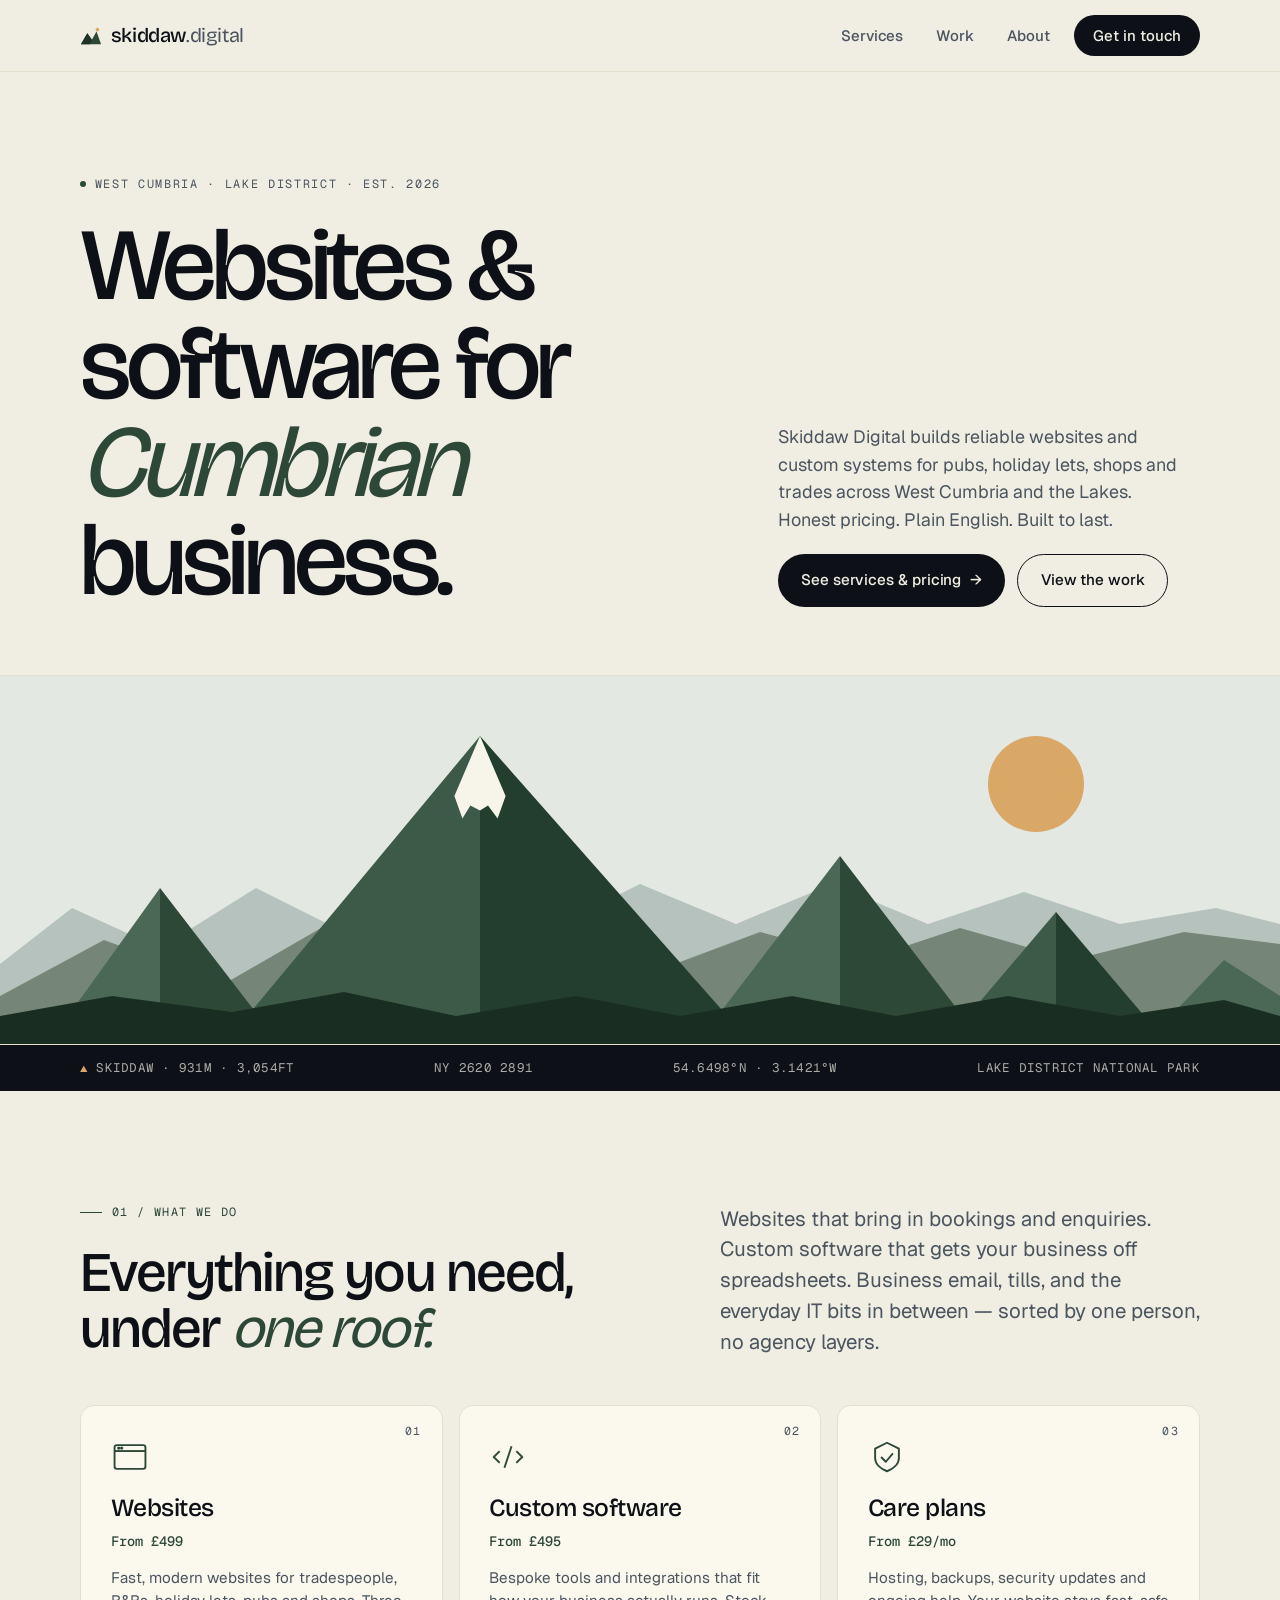
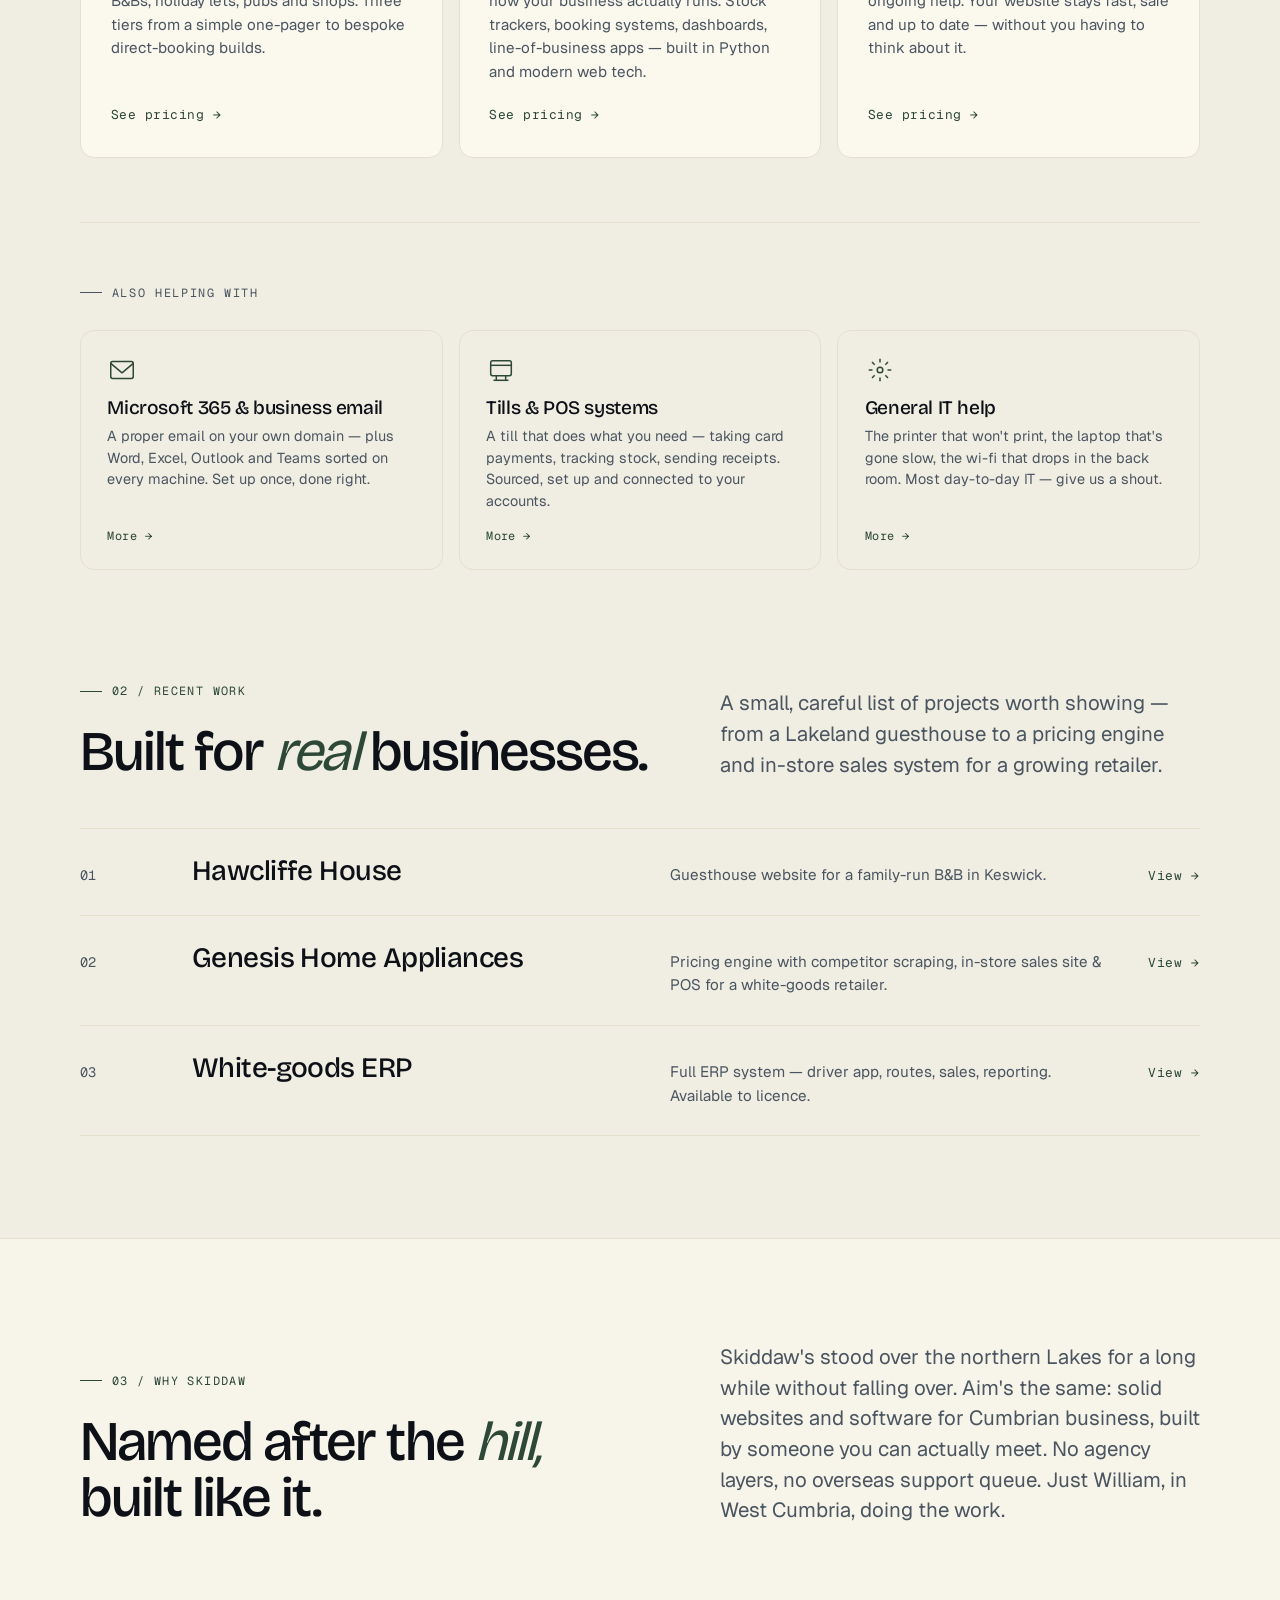
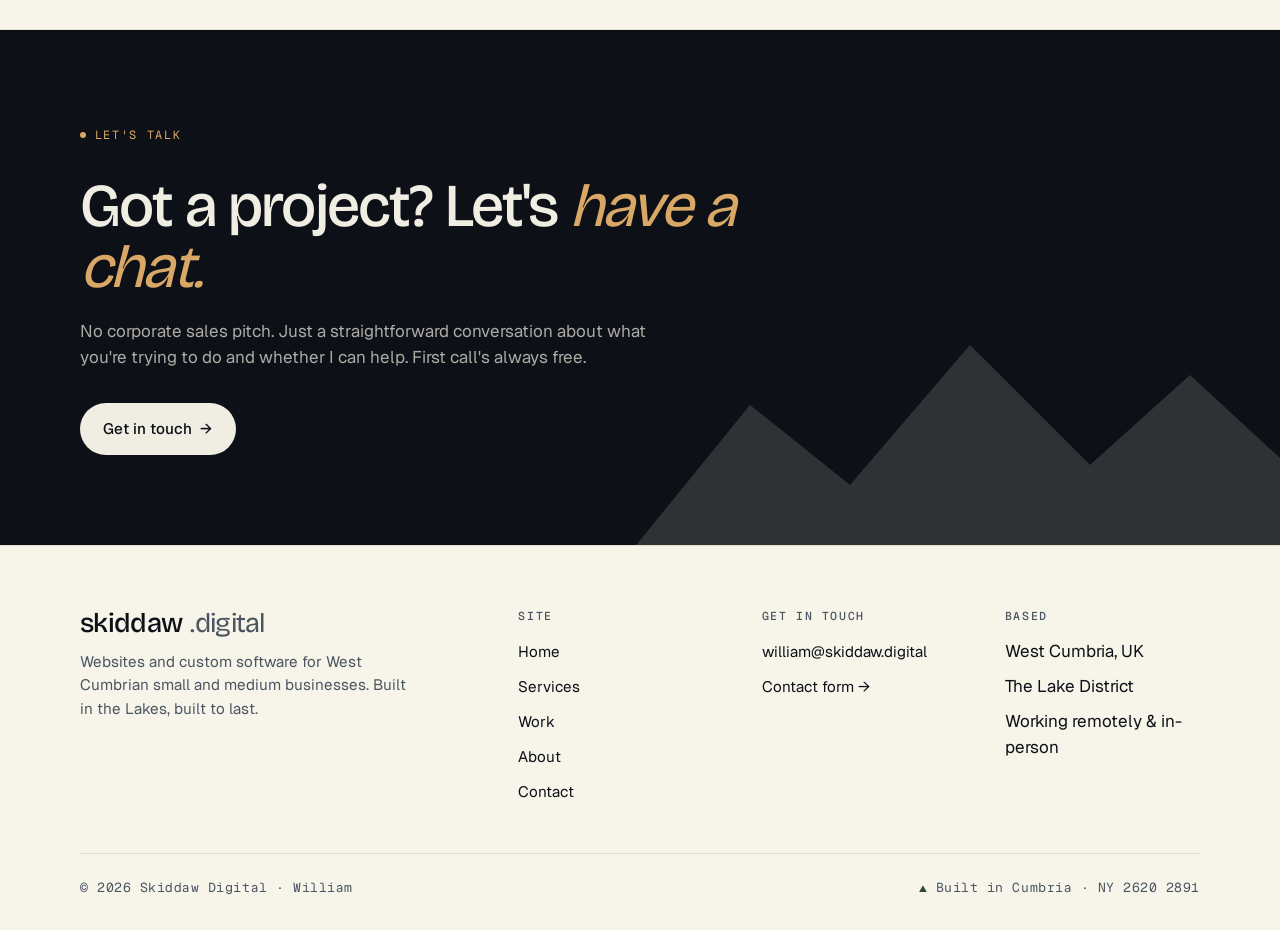
==== commit 39f44091: "Add files via upload" ====
--- a/index.html
+++ b/index.html
@@ -3,8 +3,8 @@
 <head>
   <meta charset="UTF-8" />
   <meta name="viewport" content="width=device-width, initial-scale=1.0" />
-  <title>Skiddaw Digital — Websites &amp; business software for Cumbrian business</title>
-  <meta name="description" content="Skiddaw Digital builds reliable websites and custom software for pubs, holiday lets, shops and trades across Cumbria and the Lake District. Honest pricing, plain English, by William." />
+  <title>Skiddaw Digital — Websites &amp; business software for West Cumbrian business</title>
+  <meta name="description" content="Skiddaw Digital builds reliable websites, custom software, sets up Microsoft 365, POS systems and handles day-to-day IT for pubs, holiday lets, shops and trades across West Cumbria and the Lake District. Honest pricing, plain English, by William." />
   <link rel="preconnect" href="https://fonts.googleapis.com" />
   <link rel="preconnect" href="https://fonts.gstatic.com" crossorigin />
   <link href="https://fonts.googleapis.com/css2?family=Bricolage+Grotesque:opsz,wght@12..96,300..700&family=Geist:wght@400;500;600&family=Geist+Mono:wght@400;500&display=swap" rel="stylesheet" />
@@ -38,7 +38,7 @@
     <!-- ===== Hero ===== -->
     <section class="hero">
       <div class="container">
-        <p class="kicker"><span class="dot"></span> Cumbria · Lake District · est. 2026</p>
+        <p class="kicker"><span class="dot"></span> West Cumbria · Lake District · est. 2026</p>
         <div class="hero-grid">
           <h1 class="display-xl" data-reveal>
             Websites &amp; software for <span class="accent">Cumbrian</span> business.
@@ -46,7 +46,8 @@
           <div class="hero-meta" data-reveal>
             <p class="hero-lead">
               Skiddaw Digital builds reliable websites and custom systems
-              for pubs, holiday lets, shops and trades across Cumbria. Honest pricing.
+              for pubs, holiday lets, shops and trades across West
+              Cumbria and the Lakes. Honest pricing.
               Plain English. Built to last.
             </p>
             <div class="cta-row">
@@ -119,16 +120,18 @@
           <div>
             <p class="section-tag">01 / What we do</p>
             <h2 class="display-l" data-reveal>
-              Three things,<br/>done <span class="accent">properly.</span>
+              Everything you need,<br/>under <span class="accent">one roof.</span>
             </h2>
           </div>
           <p class="lead lead-wide" data-reveal>
-            Websites that bring you bookings and enquiries. Custom
-            software that gets your business off spreadsheets. And the
-            care plans to keep it all working long after launch.
+            Websites that bring in bookings and enquiries. Custom
+            software that gets your business off spreadsheets. Business
+            email, tills, and the everyday IT bits in between — sorted
+            by one person, no agency layers.
           </p>
         </div>
 
+        <!-- Three headline services -->
         <div class="svc-grid">
           <a href="services.html#websites" class="svc-card" data-reveal>
             <div class="ico" aria-hidden="true">
@@ -187,6 +190,65 @@
             <span class="more">See pricing →</span>
           </a>
         </div>
+
+        <!-- Also offering: O365, POS, general IT -->
+        <div class="svc-also" data-reveal>
+          <p class="svc-also-head">Also helping with</p>
+          <div class="svc-also-grid">
+
+            <a href="services.html#email" class="also-card">
+              <div class="ico" aria-hidden="true">
+                <svg viewBox="0 0 32 32" fill="none" stroke="currentColor" stroke-width="1.6" stroke-linejoin="round">
+                  <rect x="4" y="7" width="24" height="18" rx="2"/>
+                  <polyline points="4,9 16,19 28,9"/>
+                </svg>
+              </div>
+              <h4>Microsoft 365 &amp; business email</h4>
+              <p>
+                A proper email on your own domain — plus Word, Excel,
+                Outlook and Teams sorted on every machine. Set up once,
+                done right.
+              </p>
+              <span class="more">More →</span>
+            </a>
+
+            <a href="services.html#pos" class="also-card">
+              <div class="ico" aria-hidden="true">
+                <svg viewBox="0 0 32 32" fill="none" stroke="currentColor" stroke-width="1.6" stroke-linejoin="round">
+                  <rect x="5" y="6" width="22" height="16" rx="2"/>
+                  <line x1="5" y1="11" x2="27" y2="11"/>
+                  <line x1="11" y1="22" x2="11" y2="27"/>
+                  <line x1="21" y1="22" x2="21" y2="27"/>
+                  <line x1="8" y1="27" x2="24" y2="27"/>
+                </svg>
+              </div>
+              <h4>Tills &amp; POS systems</h4>
+              <p>
+                A till that does what you need — taking card payments,
+                tracking stock, sending receipts. Sourced, set up and
+                connected to your accounts.
+              </p>
+              <span class="more">More →</span>
+            </a>
+
+            <a href="services.html#it" class="also-card">
+              <div class="ico" aria-hidden="true">
+                <svg viewBox="0 0 32 32" fill="none" stroke="currentColor" stroke-width="1.6" stroke-linejoin="round">
+                  <circle cx="16" cy="16" r="3"/>
+                  <path d="M16 4 V8 M16 24 V28 M4 16 H8 M24 16 H28 M7.5 7.5 L10.3 10.3 M21.7 21.7 L24.5 24.5 M7.5 24.5 L10.3 21.7 M21.7 10.3 L24.5 7.5"/>
+                </svg>
+              </div>
+              <h4>General IT help</h4>
+              <p>
+                The printer that won't print, the laptop that's gone
+                slow, the wi-fi that drops in the back room. Most
+                day-to-day IT — give us a shout.
+              </p>
+              <span class="more">More →</span>
+            </a>
+
+          </div>
+        </div>
       </div>
     </section>
 
@@ -202,8 +264,8 @@
           </div>
           <p class="lead lead-wide" data-reveal>
             A small, careful list of projects worth showing — from a
-            Lakeland guesthouse to business-critical Python software for
-            a growing retailer.
+            Lakeland guesthouse to a pricing engine and in-store sales
+            system for a growing retailer.
           </p>
         </div>
 
@@ -217,7 +279,7 @@
           <a href="work.html#genesis" class="work-row">
             <span class="num">02</span>
             <h3>Genesis Home Appliances</h3>
-            <p class="desc">Business-critical Python software for a growing white-goods retailer.</p>
+            <p class="desc">Pricing engine with competitor scraping, in-store sales site &amp; POS for a white-goods retailer.</p>
             <span class="arrow-link">View →</span>
           </a>
           <a href="work.html#erp" class="work-row">
@@ -245,7 +307,7 @@
             without falling over. Aim's the same: solid websites and
             software for Cumbrian business, built by someone you can
             actually meet. No agency layers, no overseas support queue.
-            Just William, in Cumbria, doing the work.
+            Just William, in West Cumbria, doing the work.
           </p>
         </div>
       </div>
@@ -277,7 +339,7 @@
         <div class="footer-brand">
           <h3>skiddaw<span class="digital">.digital</span></h3>
           <p>
-            Websites and custom software for Cumbrian small and medium
+            Websites and custom software for West Cumbrian small and medium
             businesses. Built in the Lakes, built to last.
           </p>
         </div>
@@ -301,7 +363,7 @@
         <div class="footer-col">
           <h4>Based</h4>
           <ul>
-            <li>Cumbria, UK</li>
+            <li>West Cumbria, UK</li>
             <li>The Lake District</li>
             <li>Working remotely &amp; in-person</li>
           </ul>
--- a/styles.css
+++ b/styles.css
@@ -537,6 +537,95 @@
 }
 
 /* =========================================================
+   "Also offering" strip — secondary services on home
+   ========================================================= */
+
+.svc-also {
+  margin-top: clamp(3rem, 5vw, 4.5rem);
+  padding-top: clamp(2.5rem, 4vw, 3.5rem);
+  border-top: 1px solid var(--stone-200);
+}
+
+.svc-also-head {
+  font-family: var(--mono);
+  font-size: 0.74rem;
+  letter-spacing: 0.14em;
+  text-transform: uppercase;
+  color: var(--slate);
+  margin-bottom: 1.75rem;
+  display: inline-flex;
+  align-items: center;
+  gap: 0.6rem;
+}
+
+.svc-also-head::before {
+  content: "";
+  width: 22px;
+  height: 1px;
+  background: var(--slate);
+}
+
+.svc-also-grid {
+  display: grid;
+  grid-template-columns: 1fr;
+  gap: 1rem;
+}
+
+@media (min-width: 720px) {
+  .svc-also-grid { grid-template-columns: repeat(3, 1fr); }
+}
+
+.also-card {
+  background: transparent;
+  border: 1px solid var(--stone-200);
+  border-radius: var(--radius-lg);
+  padding: 1.5rem 1.65rem;
+  display: flex;
+  flex-direction: column;
+  gap: 0.55rem;
+  color: var(--ink);
+  transition: transform 0.22s ease, border-color 0.2s, background 0.2s;
+}
+
+.also-card:hover {
+  transform: translateY(-2px);
+  border-color: var(--fell);
+  background: var(--stone-100);
+}
+
+.also-card .ico {
+  width: 30px;
+  height: 30px;
+  color: var(--fell);
+  margin-bottom: 0.25rem;
+}
+
+.also-card .ico svg { width: 100%; height: 100%; }
+
+.also-card h4 {
+  font-family: var(--display);
+  font-size: 1.2rem;
+  font-weight: 500;
+  letter-spacing: -0.02em;
+  color: var(--ink);
+}
+
+.also-card p {
+  font-size: 0.9rem;
+  line-height: 1.5;
+  color: var(--slate);
+  flex-grow: 1;
+}
+
+.also-card .more {
+  font-family: var(--mono);
+  font-size: 0.74rem;
+  color: var(--fell);
+  letter-spacing: 0.04em;
+  margin-top: 0.35rem;
+}
+
+/* =========================================================
    Featured work rows
    ========================================================= */
 
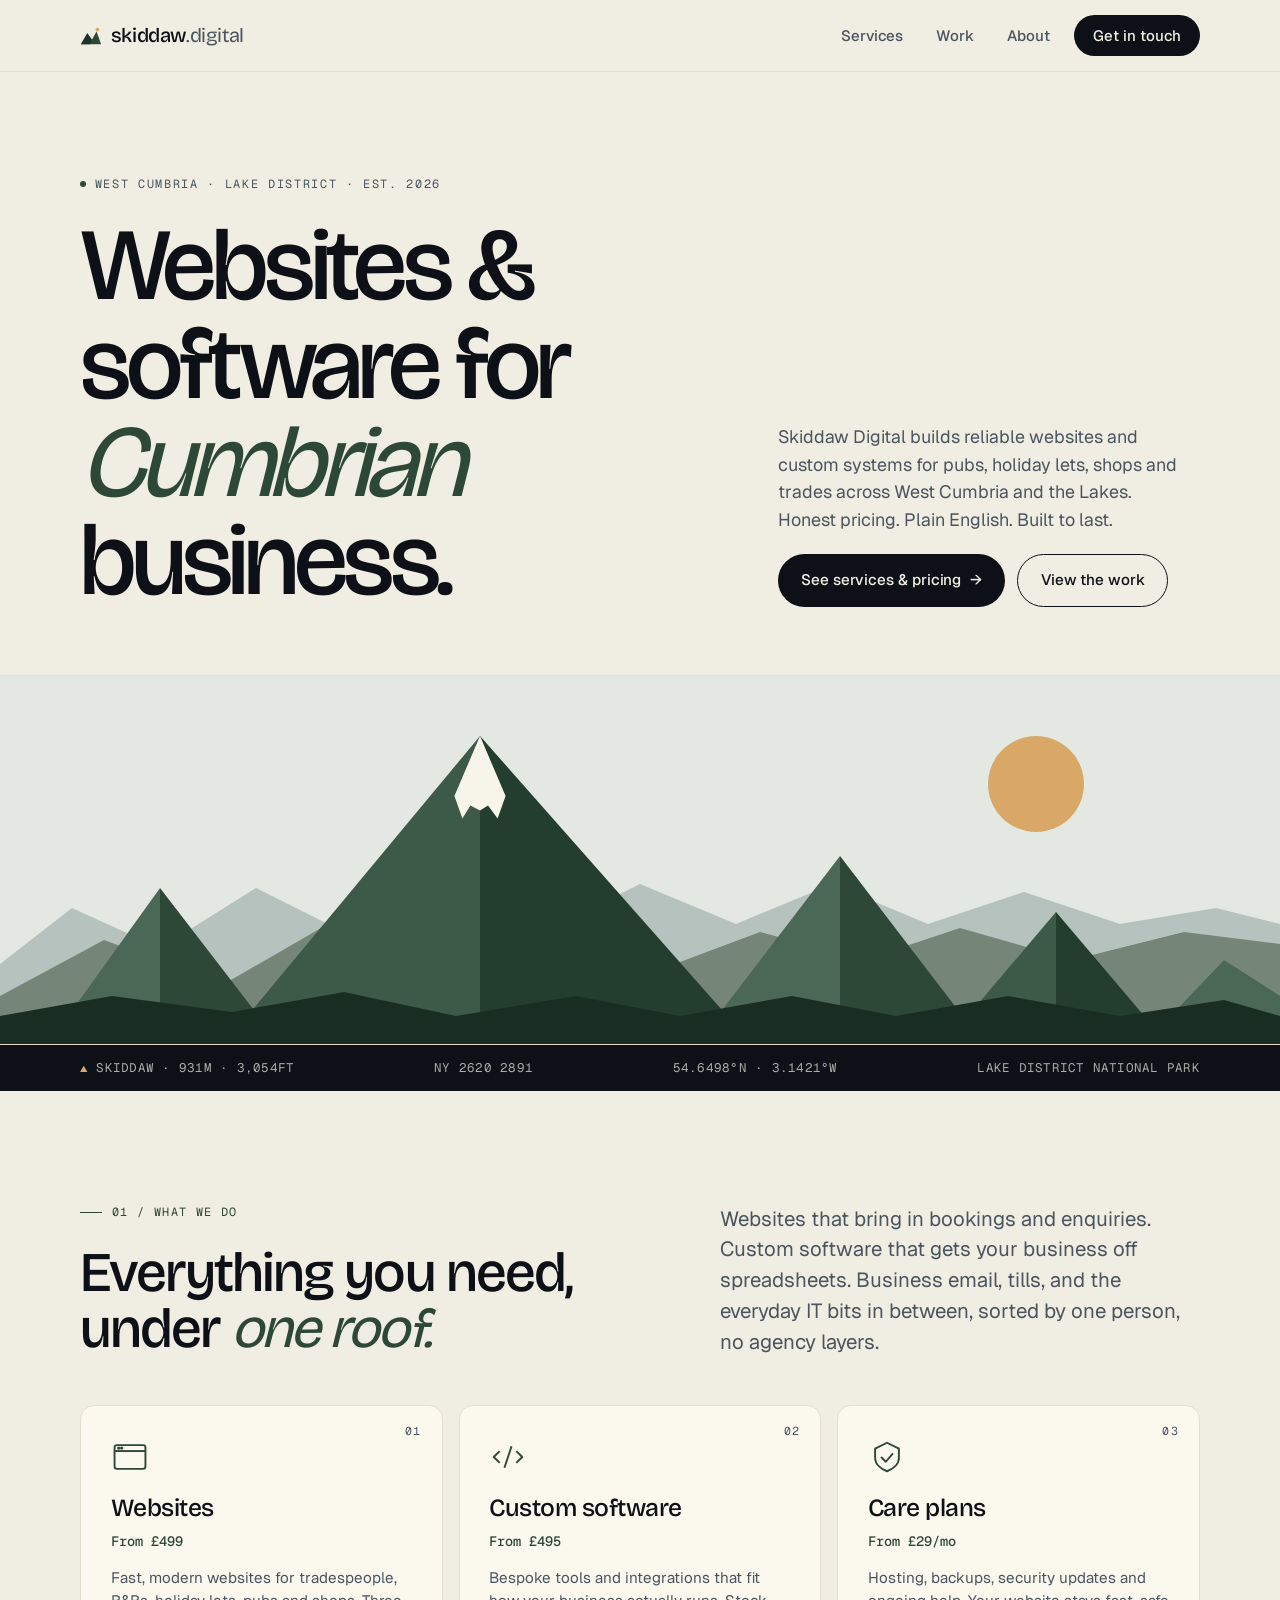
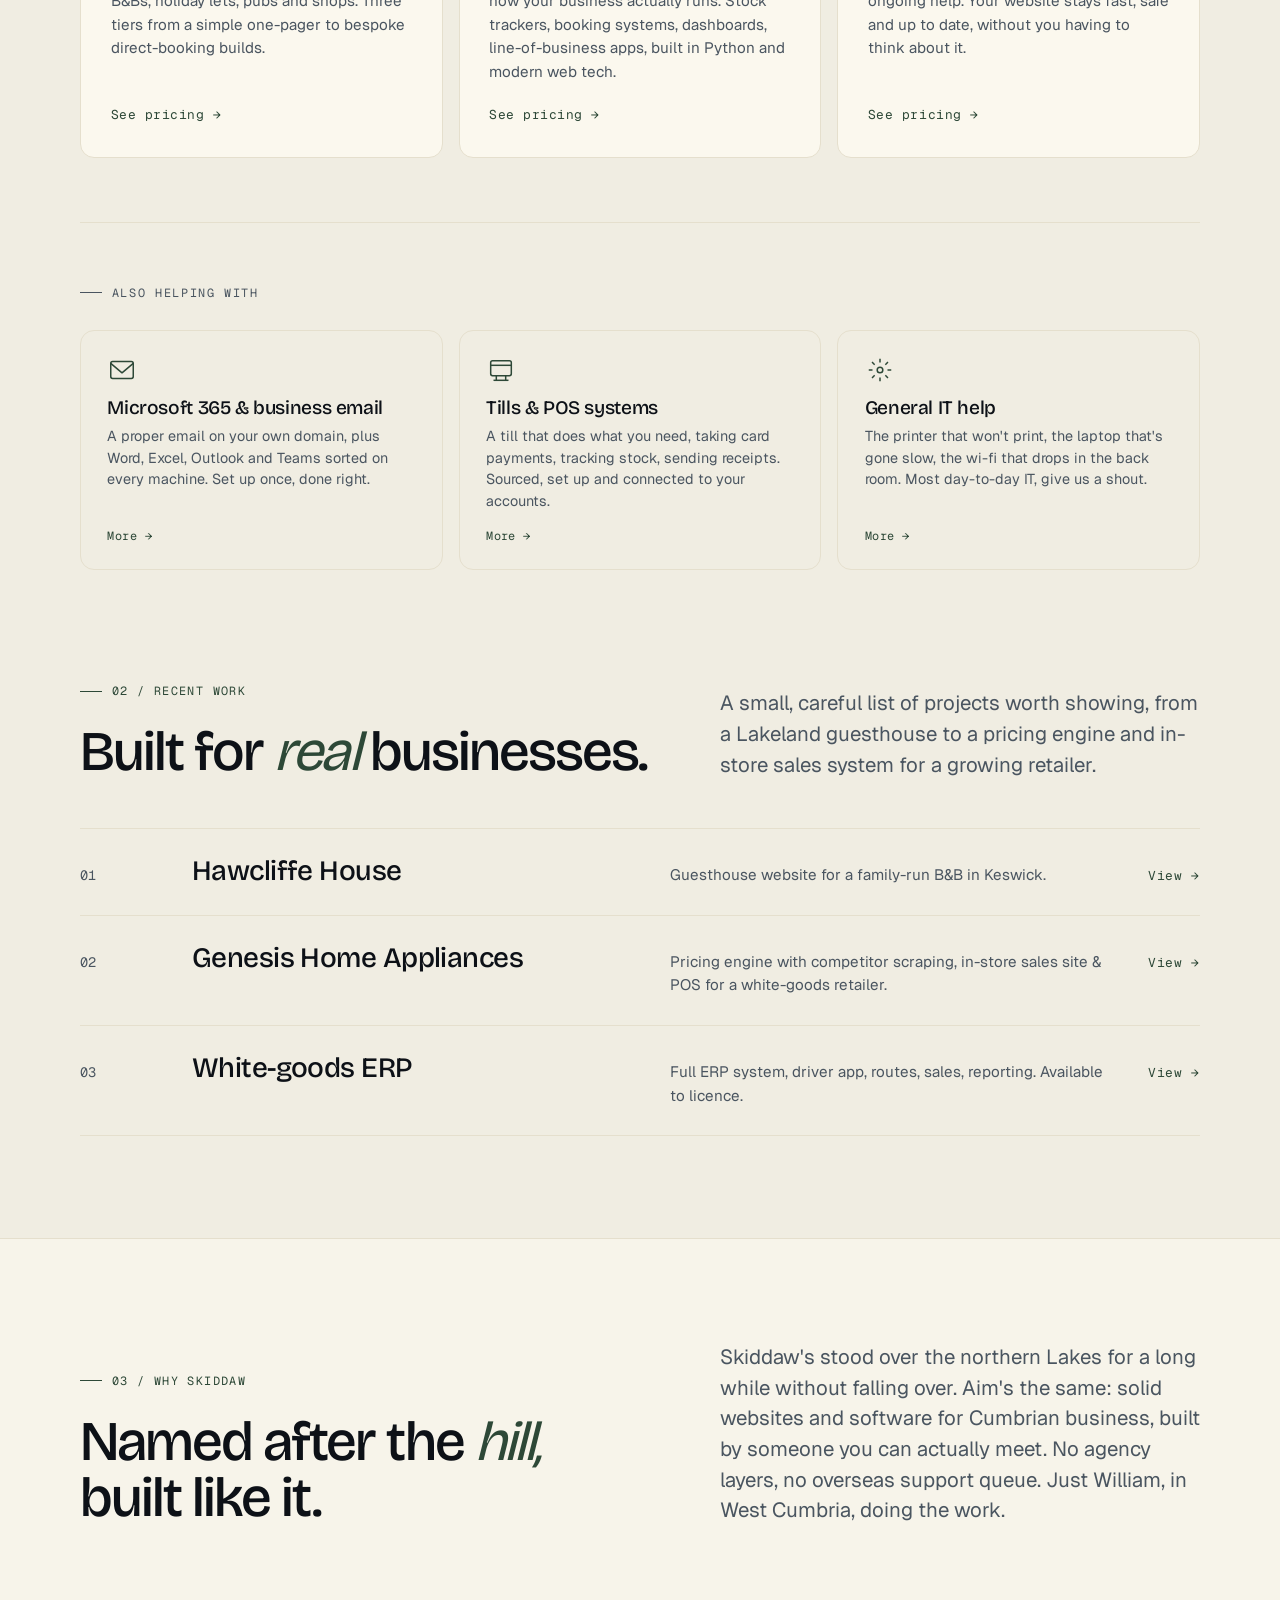
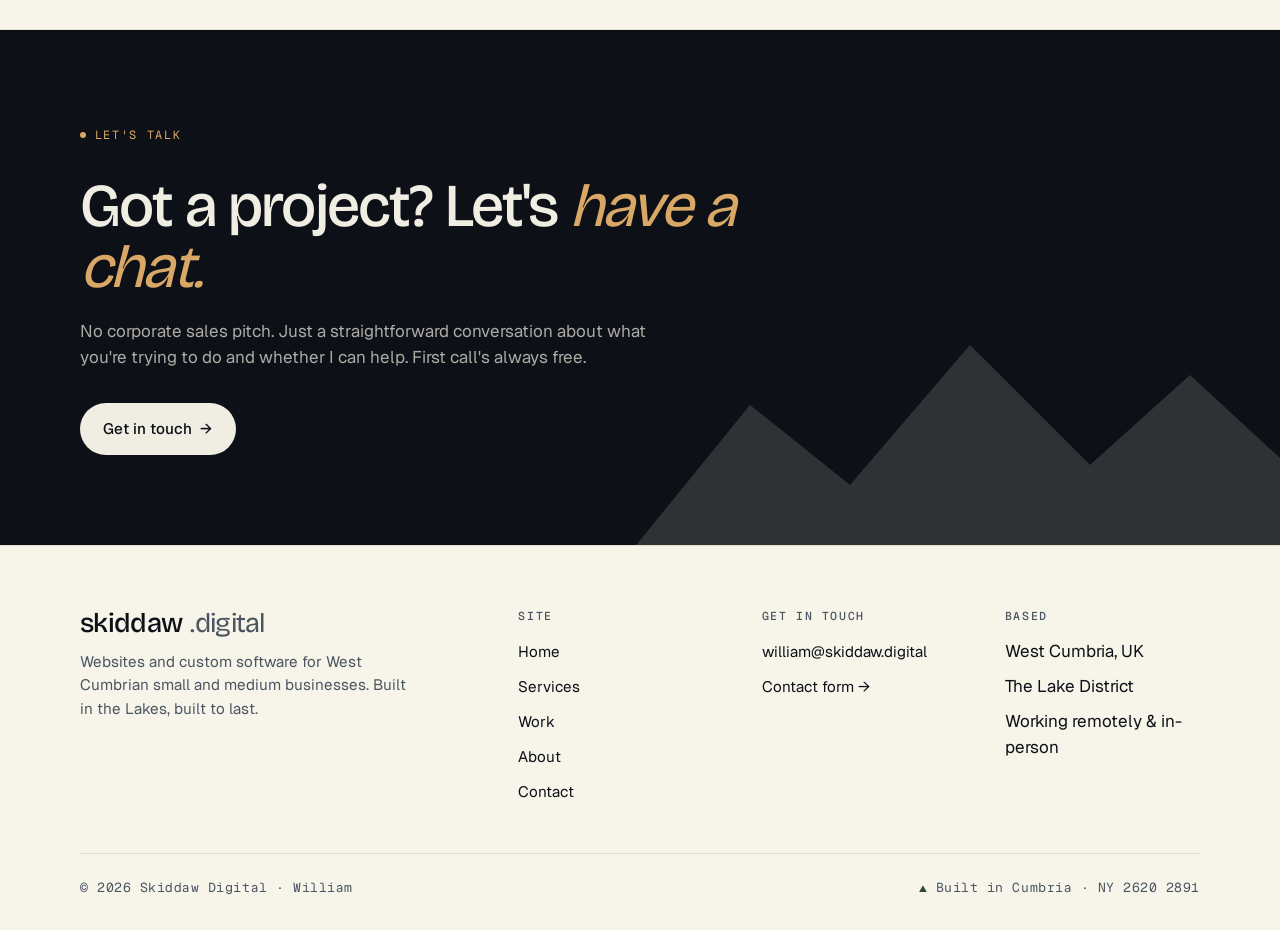
==== commit c5d4a061: "Minor changes" ====
--- a/index.html
+++ b/index.html
@@ -3,7 +3,7 @@
 <head>
   <meta charset="UTF-8" />
   <meta name="viewport" content="width=device-width, initial-scale=1.0" />
-  <title>Skiddaw Digital — Websites &amp; business software for West Cumbrian business</title>
+  <title>Skiddaw Digital, Websites &amp; business software for West Cumbrian business</title>
   <meta name="description" content="Skiddaw Digital builds reliable websites, custom software, sets up Microsoft 365, POS systems and handles day-to-day IT for pubs, holiday lets, shops and trades across West Cumbria and the Lake District. Honest pricing, plain English, by William." />
   <link rel="preconnect" href="https://fonts.googleapis.com" />
   <link rel="preconnect" href="https://fonts.gstatic.com" crossorigin />
@@ -77,10 +77,10 @@
           <polygon fill="#4A6855" points="60,460 200,265 200,460"/>
           <polygon fill="#2D4837" points="200,265 200,460 350,460"/>
 
-          <!-- Skiddaw — main peak, light face -->
+          <!-- Skiddaw, main peak, light face -->
           <polygon fill="#3D5A48" points="280,460 600,75 600,460"/>
 
-          <!-- Skiddaw — main peak, shadow face -->
+          <!-- Skiddaw, main peak, shadow face -->
           <polygon fill="#233D2E" points="600,75 600,460 940,460"/>
 
           <!-- Snow cap on Skiddaw -->
@@ -126,7 +126,7 @@
           <p class="lead lead-wide" data-reveal>
             Websites that bring in bookings and enquiries. Custom
             software that gets your business off spreadsheets. Business
-            email, tills, and the everyday IT bits in between — sorted
+            email, tills, and the everyday IT bits in between, sorted
             by one person, no agency layers.
           </p>
         </div>
@@ -167,7 +167,7 @@
             <p>
               Bespoke tools and integrations that fit how your business
               actually runs. Stock trackers, booking systems, dashboards,
-              line-of-business apps — built in Python and modern web tech.
+              line-of-business apps, built in Python and modern web tech.
             </p>
             <span class="more">See pricing →</span>
           </a>
@@ -184,7 +184,7 @@
             <span class="from-price">From £29/mo</span>
             <p>
               Hosting, backups, security updates and ongoing help. Your
-              website stays fast, safe and up to date — without you
+              website stays fast, safe and up to date, without you
               having to think about it.
             </p>
             <span class="more">See pricing →</span>
@@ -205,7 +205,7 @@
               </div>
               <h4>Microsoft 365 &amp; business email</h4>
               <p>
-                A proper email on your own domain — plus Word, Excel,
+                A proper email on your own domain, plus Word, Excel,
                 Outlook and Teams sorted on every machine. Set up once,
                 done right.
               </p>
@@ -224,7 +224,7 @@
               </div>
               <h4>Tills &amp; POS systems</h4>
               <p>
-                A till that does what you need — taking card payments,
+                A till that does what you need, taking card payments,
                 tracking stock, sending receipts. Sourced, set up and
                 connected to your accounts.
               </p>
@@ -242,7 +242,7 @@
               <p>
                 The printer that won't print, the laptop that's gone
                 slow, the wi-fi that drops in the back room. Most
-                day-to-day IT — give us a shout.
+                day-to-day IT, give us a shout.
               </p>
               <span class="more">More →</span>
             </a>
@@ -263,7 +263,7 @@
             </h2>
           </div>
           <p class="lead lead-wide" data-reveal>
-            A small, careful list of projects worth showing — from a
+            A small, careful list of projects worth showing, from a
             Lakeland guesthouse to a pricing engine and in-store sales
             system for a growing retailer.
           </p>
@@ -285,7 +285,7 @@
           <a href="work.html#erp" class="work-row">
             <span class="num">03</span>
             <h3>White-goods ERP</h3>
-            <p class="desc">Full ERP system — driver app, routes, sales, reporting. Available to licence.</p>
+            <p class="desc">Full ERP system, driver app, routes, sales, reporting. Available to licence.</p>
             <span class="arrow-link">View →</span>
           </a>
         </div>
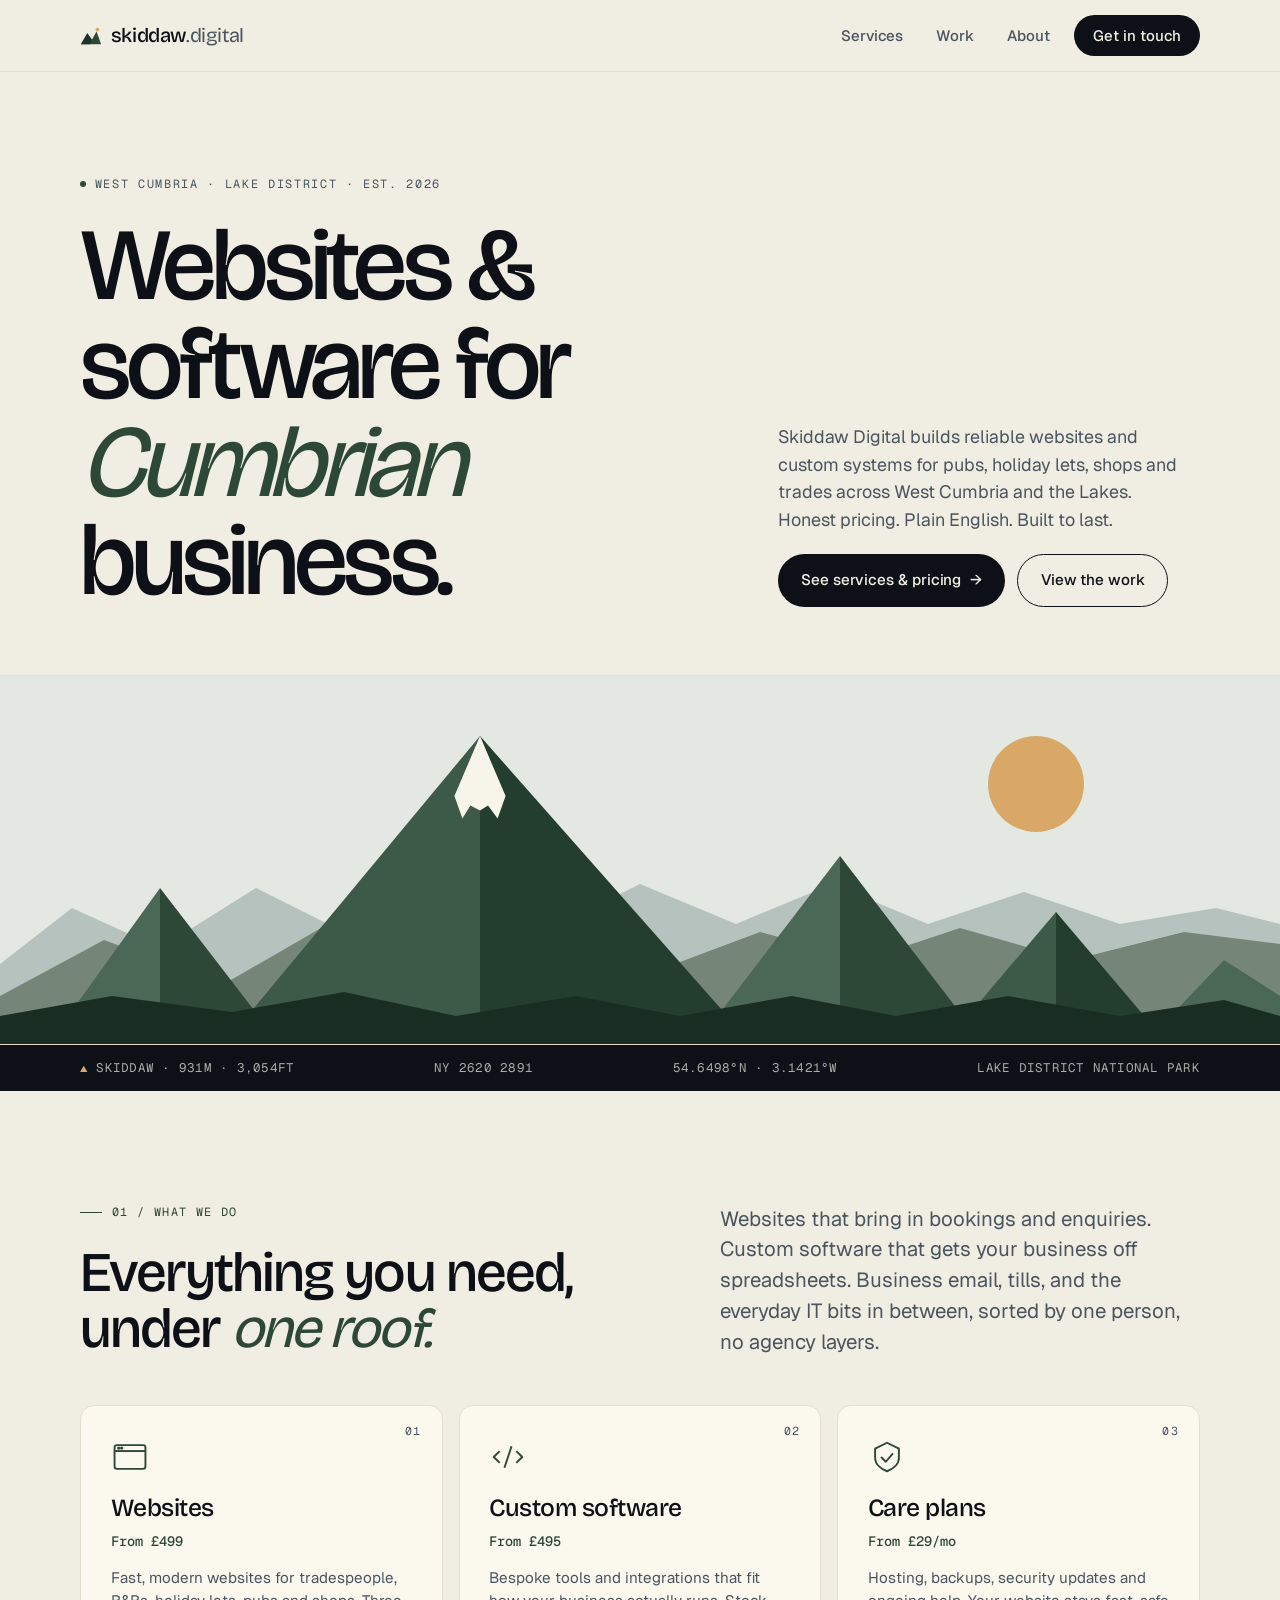
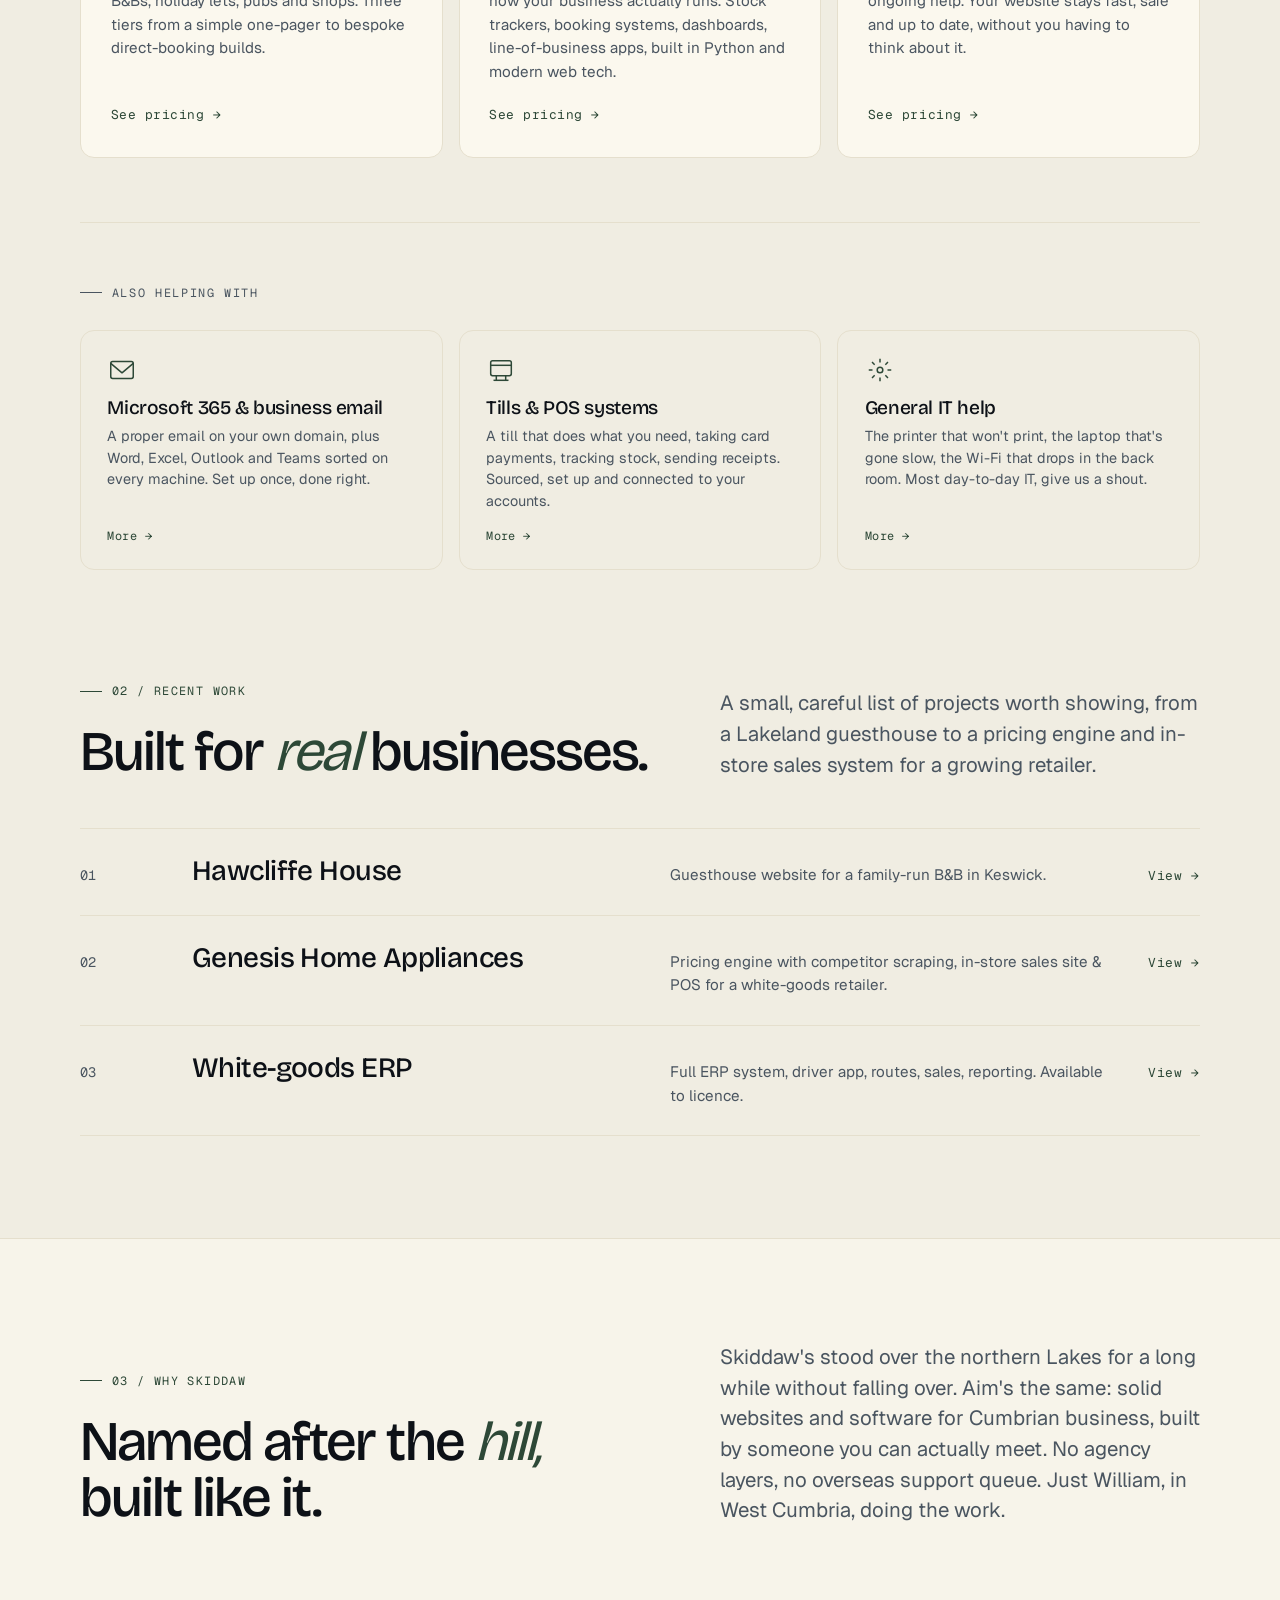
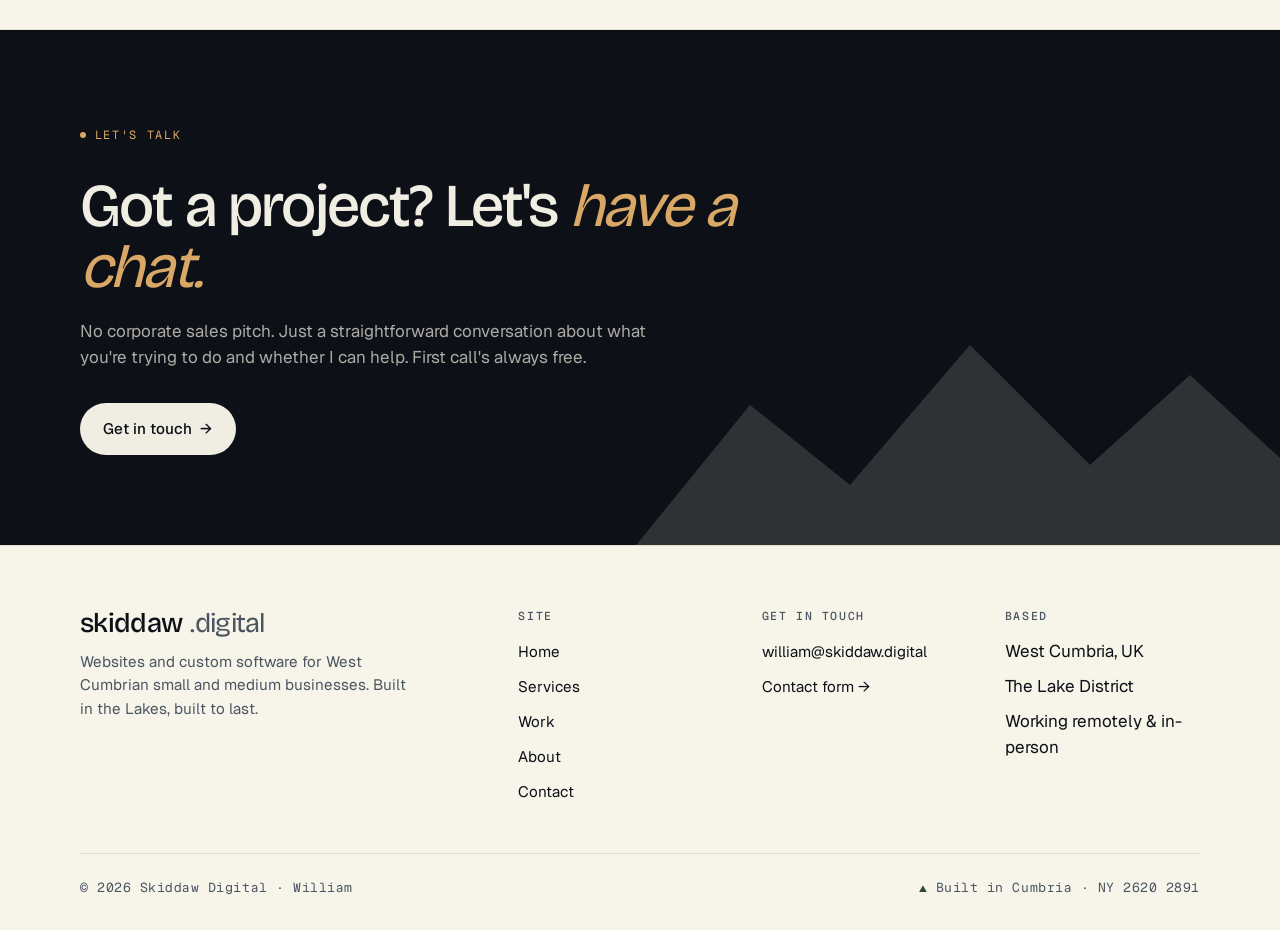
==== commit 88ec7e6a: "Spelling fixes" ====
--- a/index.html
+++ b/index.html
@@ -241,7 +241,7 @@
               <h4>General IT help</h4>
               <p>
                 The printer that won't print, the laptop that's gone
-                slow, the wi-fi that drops in the back room. Most
+                slow, the Wi-Fi that drops in the back room. Most
                 day-to-day IT, give us a shout.
               </p>
               <span class="more">More →</span>
--- a/styles.css
+++ b/styles.css
@@ -1,6 +1,6 @@
 /* =========================================================
    Skiddaw Digital
-   Modern stylesheet — low-poly mountain identity
+   Modern stylesheetlow-poly mountain identity
    ========================================================= */
 
 :root {
@@ -29,7 +29,7 @@
   --sun:          #D9A867;   /* heather/sunset, single warm accent */
 
   /* === Brand accents (used sparingly) === */
-  --fell:         #2D4837;   /* primary accent — deep fell green */
+  --fell:         #2D4837;   /* primary accentdeep fell green */
   --fell-bright:  #3D6750;
   --fell-deep:    #1F3328;
   --heather:      #C97A3F;   /* secondary accent, autumn fells */
@@ -537,7 +537,7 @@
 }
 
 /* =========================================================
-   "Also offering" strip — secondary services on home
+   "Also offering" stripsecondary services on home
    ========================================================= */
 
 .svc-also {
@@ -1071,6 +1071,24 @@
   gap: 1.5rem;
 }
 
+.about-side .portrait {
+  margin: 0 0 0.25rem;
+  width: 160px;
+  height: 160px;
+  border-radius: 50%;
+  overflow: hidden;
+  border: 1px solid var(--stone-200);
+  box-shadow: 0 1px 0 rgba(13, 17, 23, 0.04), 0 12px 28px -18px rgba(31, 51, 40, 0.45);
+  background: var(--stone-200);
+}
+
+.about-side .portrait img {
+  width: 100%;
+  height: 100%;
+  object-fit: cover;
+  display: block;
+}
+
 .about-side .pull-quote {
   font-family: var(--display);
   font-style: italic;
